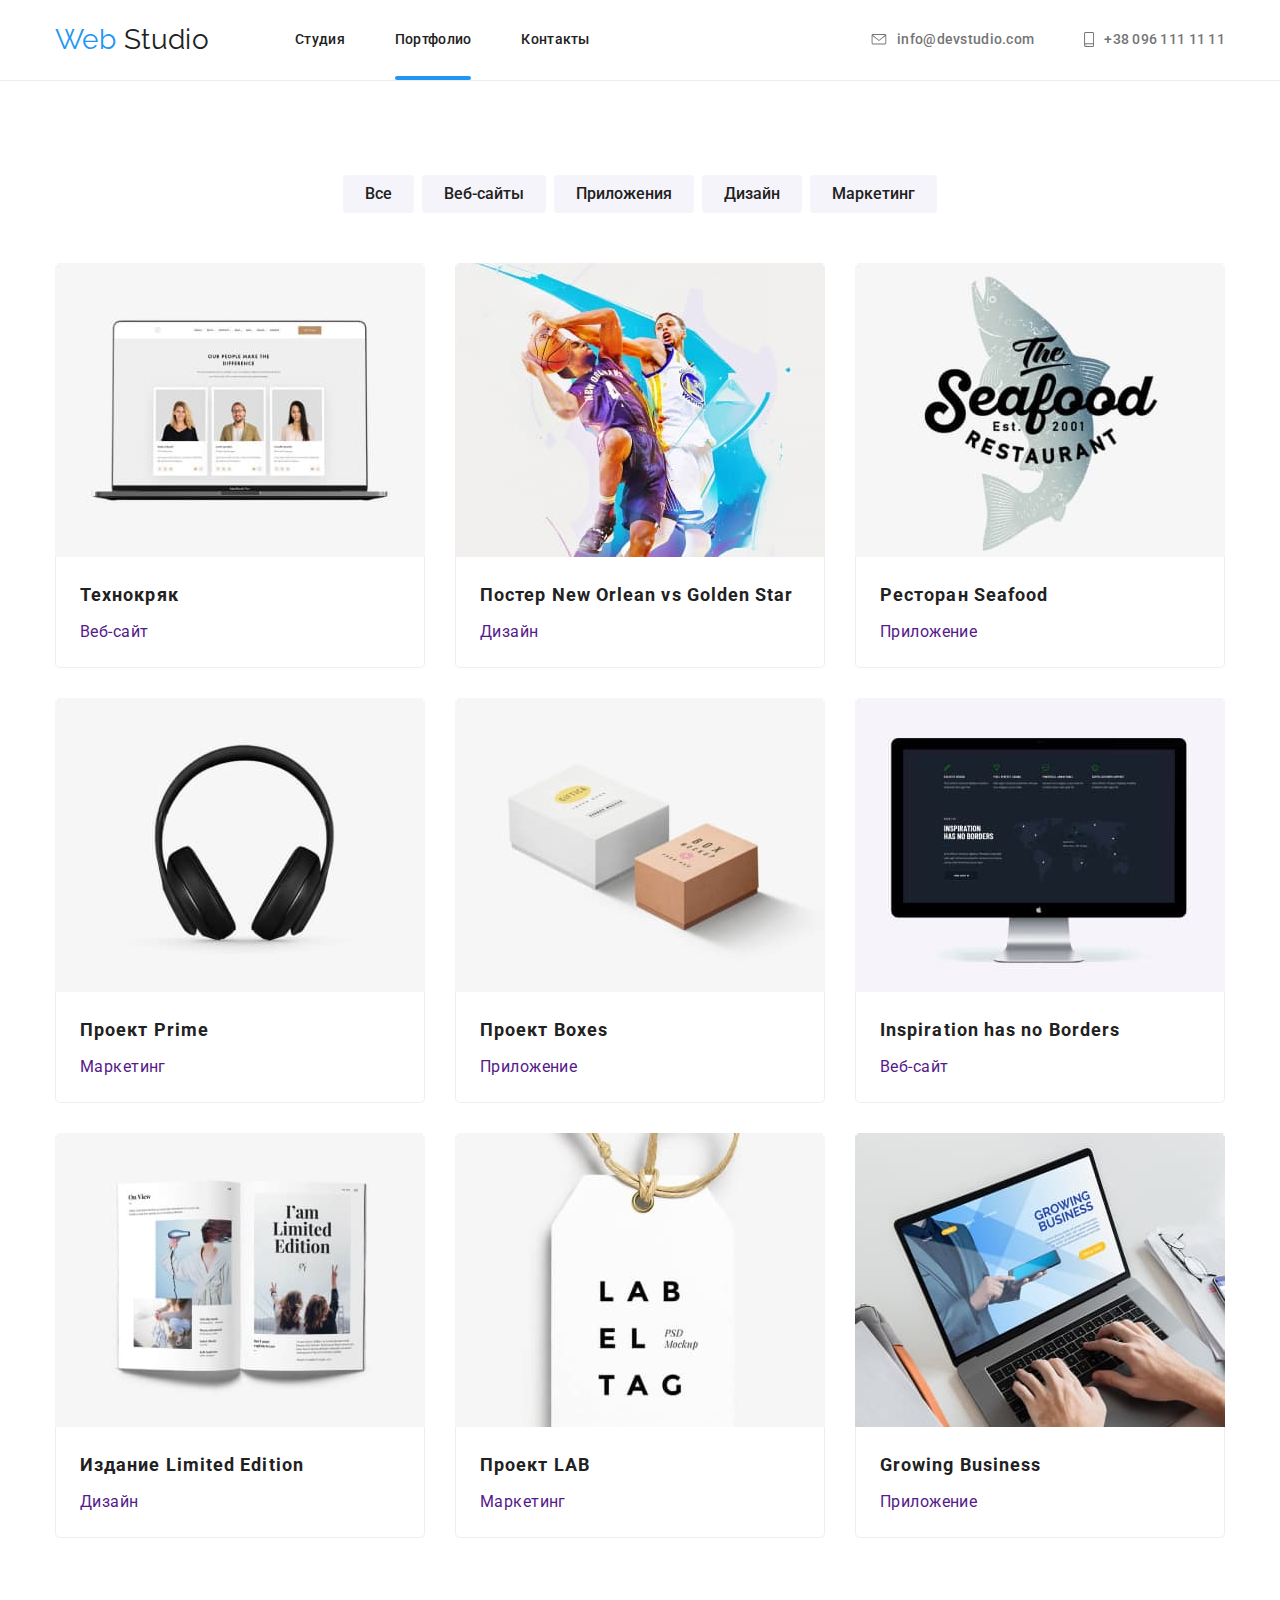
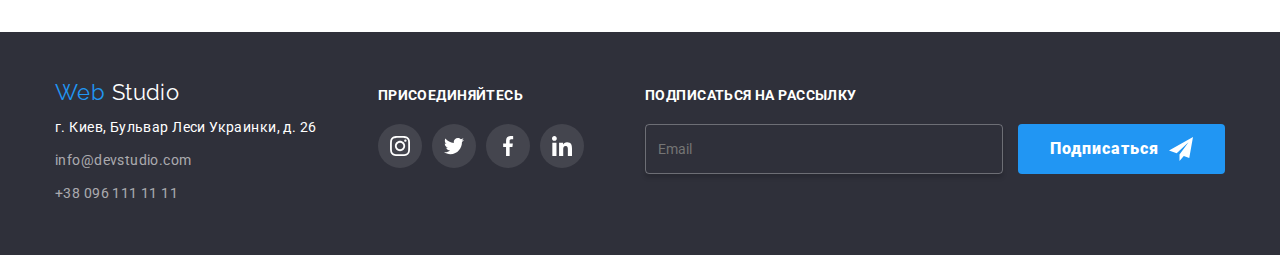
==== portfolio.html @ 262a0d73 "add input" ====
<!DOCTYPE html>
<html lang="ru">
  <head>
    <meta charset="UTF-8" />
    <meta name="viewport" content="width=device-width, initial-scale=1.0" />
    <title>Портфолио</title>
    <link
      href="https://fonts.googleapis.com/css2?family=Raleway:wght@700&family=Roboto:wght@400;500;700;900&display=swap"
      rel="stylesheet"
    />
    <link
      rel="stylesheet"
      href="https://cdnjs.cloudflare.com/ajax/libs/modern-normalize/0.6.0/modern-normalize.min.css"
    />
    <link rel="stylesheet" href="./css/portfolio.min.css" />
  </head>
  <body>
    <!-- Head of page -->
    <header class="border-nav">
      <nav class="container site-nav">
        <a href="./index.html" class="logo list"><span>Web </span>Studio </a>
        <ul class="main-nav list">
          <li class="item"><a href="./index.html" class="link">Студия</a></li>
          <li class="item">
            <a href="./portfolio.html" class="current link">Портфолио</a>
          </li>
          <li class="item"><a href="" class="link">Контакты</a></li>
        </ul>
        <ul class="contact-nav list">
          <li class="item">
            <a href="mailto:info@devstudio.com" class="link">
              <svg class="icon-contact" width="16px" height="11px">
                <use href="./images/sprite.svg#mail"></use>
              </svg>
              info@devstudio.com</a
            >
          </li>
          <li class="item">
            <a href="tel:+380961111111" class="link">
              <svg class="icon-contact" width="10px" height="15px">
                <use href="./images/sprite.svg#smartphone"></use>
              </svg>
              +38 096 111 11 11</a
            >
          </li>
        </ul>
      </nav>
    </header>
    <main>
      <!-- Portfolio -->
      <section class="section-examples">
        <div class="container">
          <ul class="list button-flex">
            <li class="item">
              <button type="button" class="button-secondary">Все</button>
            </li>
            <li class="item">
              <button type="button" class="button-secondary">
                Веб-сайты
              </button>
            </li>
            <li class="item">
              <button type="button" class="button-secondary">
                Приложения
              </button>
            </li>
            <li class="item">
              <button type="button" class="button-secondary">Дизайн</button>
            </li>
            <li class="item">
              <button type="button" class="button-secondary">
                Маркетинг
              </button>
            </li>
          </ul>
          <div class="examples">
            <ul class="flex-container list">
              <li class="flex-element">
                <a href="">
                  <div class="examples-thumb">
                    <img src="./images/portf1.jpg" alt="фото" />
                    <p class="background-text">
                      Технокряк это современная площадка распространения
                      коронавируса. Компании используют эту платформу для
                      цифрового шпионажа и атак на защищённые сервера
                      конкурентов.
                    </p>
                  </div>
                  <div class="content">
                    <h2 class="list-title">Технокряк</h2>
                    <p class="sub">Веб-сайт</p>
                  </div>
                </a>
              </li>
              <li class="flex-element">
                <a href="">
                  <div class="examples-thumb">
                    <img src="./images/portf2.jpg" alt="фото" />
                    <p class="background-text">
                      Технокряк это современная площадка распространения
                      коронавируса. Компании используют эту платформу для
                      цифрового шпионажа и атак на защищённые сервера
                      конкурентов.
                    </p>
                  </div>
                  <div class="content">
                    <h2 class="list-title">Постер New Orlean vs Golden Star</h2>
                    <p class="sub">Дизайн</p>
                  </div>
                </a>
              </li>
              <li class="flex-element">
                <a href="">
                  <div class="examples-thumb">
                    <img src="./images/portf3.jpg" alt="фото" />
                    <p class="background-text">
                      Технокряк это современная площадка распространения
                      коронавируса. Компании используют эту платформу для
                      цифрового шпионажа и атак на защищённые сервера
                      конкурентов.
                    </p>
                  </div>
                  <div class="content">
                    <h2 class="list-title">Ресторан Seafood</h2>
                    <p class="sub">Приложение</p>
                  </div>
                </a>
              </li>
              <li class="flex-element">
                <a href="">
                  <div class="examples-thumb">
                    <img src="./images/portf4.jpg" alt="фото" />
                    <p class="background-text">
                      Технокряк это современная площадка распространения
                      коронавируса. Компании используют эту платформу для
                      цифрового шпионажа и атак на защищённые сервера
                      конкурентов.
                    </p>
                  </div>
                  <div class="content">
                    <h2 class="list-title">Проект Prime</h2>
                    <p class="sub">Маркетинг</p>
                  </div>
                </a>
              </li>
              <li class="flex-element">
                <a href="">
                  <div class="examples-thumb">
                    <img src="./images/portf5.jpg" alt="фото" />
                    <p class="background-text">
                      Технокряк это современная площадка распространения
                      коронавируса. Компании используют эту платформу для
                      цифрового шпионажа и атак на защищённые сервера
                      конкурентов.
                    </p>
                  </div>
                  <div class="content">
                    <h2 class="list-title">Проект Boxes</h2>
                    <p class="sub">Приложение</p>
                  </div>
                </a>
              </li>
              <li class="flex-element">
                <a href="">
                  <div class="examples-thumb">
                    <img src="./images/portf6.jpg" alt="фото" />
                    <p class="background-text">
                      Технокряк это современная площадка распространения
                      коронавируса. Компании используют эту платформу для
                      цифрового шпионажа и атак на защищённые сервера
                      конкурентов.
                    </p>
                  </div>
                  <div class="content">
                    <h2 class="list-title">Inspiration has no Borders</h2>
                    <p class="sub">Веб-сайт</p>
                  </div>
                </a>
              </li>
              <li class="flex-element">
                <a href="">
                  <div class="examples-thumb">
                    <img src="./images/portf7.jpg" alt="фото" />
                    <p class="background-text">
                      Технокряк это современная площадка распространения
                      коронавируса. Компании используют эту платформу для
                      цифрового шпионажа и атак на защищённые сервера
                      конкурентов.
                    </p>
                  </div>
                  <div class="content">
                    <h2 class="list-title">Издание Limited Edition</h2>
                    <p class="sub">Дизайн</p>
                  </div>
                </a>
              </li>
              <li class="flex-element">
                <a href="">
                  <div class="examples-thumb">
                    <img src="./images/portf8.jpg" alt="фото" />
                    <p class="background-text">
                      Технокряк это современная площадка распространения
                      коронавируса. Компании используют эту платформу для
                      цифрового шпионажа и атак на защищённые сервера
                      конкурентов.
                    </p>
                  </div>
                  <div class="content">
                    <h2 class="list-title">Проект LAB</h2>
                    <p class="sub">Маркетинг</p>
                  </div>
                </a>
              </li>
              <li class="flex-element">
                <a href="">
                  <div class="examples-thumb">
                    <img src="./images/portf9.jpg" alt="фото" />
                    <p class="background-text">
                      Технокряк это современная площадка распространения
                      коронавируса. Компании используют эту платформу для
                      цифрового шпионажа и атак на защищённые сервера
                      конкурентов.
                    </p>
                  </div>
                  <div class="content">
                    <h2 class="list-title">Growing Business</h2>
                    <p class="sub">Приложение</p>
                  </div>
                </a>
              </li>
            </ul>
          </div>
        </div>
      </section>
    </main>
    <!-- Footer -->
    <footer class="footer-page">
      <div class="container">
        <div class="footer-content">
          <div class="footer-contacts">
            <a href="./index.html" class="logo-footer list"
              ><span>Web </span>Studio
            </a>
            <address class="adress">
              <p class="adress-map">
                г. Киев, Бульвар Леси Украинки, д. 26
              </p>
              <ul class="list">
                <li class="element">
                  <a href=" " class="link"> info@devstudio.com</a>
                </li>
                <li class="element">
                  <a href="" class="link"> +38 096 111 11 11</a>
                </li>
              </ul>
            </address>
          </div>
          <div class="footer-social">
            <p class="label">присоединяйтесь</p>
            <ul class="footer-social-networks list">
              <li class="footer-social-link">
                <a href="" aria-label="Ссылка на Instagram" class="footer-icon">
                  <svg width="20px" height="20px">
                    <use href="./images/sprite.svg#instagram1"></use>
                  </svg>
                </a>
              </li>
              <li class="footer-social-link">
                <a href="" aria-label="Ссылка на Twitter" class="footer-icon"
                  ><svg width="20px" height="20px">
                    <use href="./images/sprite.svg#twitter1"></use></svg
                ></a>
              </li>
              <li class="footer-social-link">
                <a href="" aria-label="Ссылка на Facebook" class="footer-icon"
                  ><svg width="20px" height="20px">
                    <use href="./images/sprite.svg#facebook1"></use></svg
                ></a>
              </li>
              <li class="footer-social-link">
                <a href="" aria-label="Ссылка на LinkedIn" class="footer-icon"
                  ><svg width="20px" height="20px">
                    <use href="./images/sprite.svg#linkedin1"></use></svg
                ></a>
              </li>
            </ul>
          </div>

          <form class="js-speaker-form" autocomplete="off">
            <label for="email">
              <b class="label">подписаться на рассылку</b></label
            >
            <input
              class="footer-mail"
              type="email"
              name="email"
              id="email"
              placeholder="Email"
            />
            <button type="submit" class="button-send">
              Подписаться
              <svg class="send-icon">
                <use href="./images/sprite.svg#iconsend"></use>
              </svg>
            </button>
          </form>
        </div>
      </div>
    </footer>
    <!-- Скрипт для отправки форми -->
    <script>
      (() => {
        document
          .querySelector(".js-speaker-form")
          .addEventListener("submit", (e) => {
            e.preventDefault();

            new FormData(e.currentTarget).forEach((value, name) =>
              console.log(`${name}: ${value}`)
            );

            e.currentTarget.reset();
          });
      })();
    </script>
  </body>
</html>
---- css/portfolio.min.css ----
body{background-color:#fff;color:#757575;font-family:Roboto,sans-serif;letter-spacing:0.03em;font-size:14px;line-height:1.71}.container{width:1200px;padding-left:15px;padding-right:15px;margin-left:auto;margin-right:auto}.list{list-style:none;margin:0;padding:0;text-decoration:none}p{margin:0;padding:0}a{text-decoration:none}img{display:block;max-width:100%;height:auto}.section{padding-top:94px;padding-bottom:94px}.section-title{margin-top:0;margin-bottom:50px;font-weight:700;font-size:36px;text-align:center;color:#212121}.section-team{padding-top:94;padding-bottom:94px;background-color:#f5f4fa}.section-examples{padding-top:94px;padding-top:94px}.site-nav{display:-webkit-box;display:-ms-flexbox;display:flex;-webkit-box-align:center;-ms-flex-align:center;align-items:center}.site-nav .current{color:#2196f3}.main-nav{display:-webkit-box;display:-ms-flexbox;display:flex;margin-left:86px}.main-nav .item+.item{margin-left:50px}.main-nav .link{display:block;padding-top:32px;padding-bottom:32px;font-weight:500;line-height:1.14;letter-spacing:0.02em;color:#212121;cursor:pointer;-webkit-transition:color 250ms cubic-bezier(0.4, 0, 0.2, 1);transition:color 250ms cubic-bezier(0.4, 0, 0.2, 1)}.main-nav .link:hover,.main-nav .link:focus{color:#2196f3}.item{position:relative}.current::after{content:"";position:absolute;bottom:0;display:block;width:100%;height:4px;background-color:#2196f3;border-radius:2px}.contact-nav{display:-webkit-box;display:-ms-flexbox;display:flex;margin-left:auto}.contact-nav .link{display:-webkit-box;display:-ms-flexbox;display:flex;-webkit-box-pack:center;-ms-flex-pack:center;justify-content:center;-webkit-box-align:center;-ms-flex-align:center;align-items:center;font-weight:500;line-height:1.14;letter-spacing:0.02em;color:#757575;cursor:pointer;-webkit-transition:color 250ms cubic-bezier(0.4, 0, 0.2, 1);transition:color 250ms cubic-bezier(0.4, 0, 0.2, 1)}.contact-nav .item+.item{margin-left:50px}.icon-contact{margin-right:10px;fill:#757575}.contact-nav .link:hover,.contact-nav .link:focus{color:#2196f3}.contact-nav .link:hover .icon-contact,.contact-nav .link:focus .icon-contact{fill:#2196f3}.border-nav{border-bottom:1px solid #ececec}.logo{color:#212121;font-family:Raleway,sans-serif;font-size:28px;line-height:1.14;text-decoration:none;-webkit-transition:color 250ms cubic-bezier(0.4, 0, 0.2, 1);transition:color 250ms cubic-bezier(0.4, 0, 0.2, 1)}.logo span{color:#2196f3}.logo:hover,.logo:focus{color:#2196f3}.logo-footer{display:inline-block;margin-bottom:10px;color:#fff;font-family:Raleway,sans-serif;font-size:22px;line-height:1.18;text-decoration:none;-webkit-transition:color 250ms cubic-bezier(0.4, 0, 0.2, 1);transition:color 250ms cubic-bezier(0.4, 0, 0.2, 1)}.logo-footer span{color:#2196f3}.logo-footer:hover,.logo-footer:focus{color:#2196f3}.form .button{display:block;padding:10px 55px;margin-top:30px;margin-left:auto;margin-right:auto;-webkit-box-shadow:0px 4px 4px rgba(0,0,0,0.15);box-shadow:0px 4px 4px rgba(0,0,0,0.15)}.form-field{display:block;position:relative;margin-bottom:28px}.form-input{margin:0;padding:12px 16px 12px 42px;width:100%;border:1px solid rgba(33,33,33,0.2);border-radius:4px;outline:none}.form-label{position:absolute;top:50%;left:42px;-webkit-transform:translateY(-50%);transform:translateY(-50%);line-height:1.14;letter-spacing:0.01em;-webkit-transition:-webkit-transform 250ms cubic-bezier(0.4, 0, 0.2, 1);transition:-webkit-transform 250ms cubic-bezier(0.4, 0, 0.2, 1);transition:transform 250ms cubic-bezier(0.4, 0, 0.2, 1);transition:transform 250ms cubic-bezier(0.4, 0, 0.2, 1), -webkit-transform 250ms cubic-bezier(0.4, 0, 0.2, 1)}.form-icon{position:absolute;top:50%;left:16px;-webkit-transform:translateY(-50%);transform:translateY(-50%);fill:#212121}.icon-close{position:absolute;top:5px;right:5px;display:-webkit-box;display:-ms-flexbox;display:flex;-webkit-box-align:center;-ms-flex-align:center;align-items:center;-webkit-box-pack:center;-ms-flex-pack:center;justify-content:center;width:30px;height:30px;border:1px solid rgba(0,0,0,0.1);border-radius:50%;background-color:#fff;fill:#000;cursor:pointer;-webkit-transition:fill 250ms cubic-bezier(0.4, 0, 0.2, 1);transition:fill 250ms cubic-bezier(0.4, 0, 0.2, 1)}.icon-close:hover,.icon-close:focus{fill:#2196f3}.form-input:focus{border-color:#2196f3}.form-field:focus-within .form-icon{fill:#2196f3}.form-field:focus-within>.form-label,.form-input:not(:placeholder-shown)+.form-label{color:#2196f3;-webkit-transform:translate(-31px, -42px);transform:translate(-31px, -42px)}.form-comment{display:block;position:relative;margin-bottom:20px}.form-comment p{position:absolute;top:12px;left:15px}.comment{padding:12px 16px;width:100%;height:120px;border:1px solid rgba(33,33,33,0.2);border-radius:4px;outline:none}.comment:focus{border-color:#2196f3}.comment:focus+.form-label,.comment:not(:placeholder-shown)+.form-label{color:#2196f3;-webkit-transform:translateY(-34px);transform:translateY(-34px)}.form-field-policy{display:-webkit-box;display:-ms-flexbox;display:flex;-webkit-box-align:center;-ms-flex-align:center;align-items:center}.form-field-policy .icon{display:inline-block;width:15px;height:15px;margin-right:5px;border:2px solid #2a2a2a;border-radius:4px;cursor:pointer;-webkit-transition:all 250ms cubic-bezier(0.4, 0, 0.2, 1);transition:all 250ms cubic-bezier(0.4, 0, 0.2, 1)}.checkbox{position:absolute;width:1px;height:1px;margin:-1px;border:0;padding:0;clip:rect(0 0 0 0);overflow:hidden}.policy-link{text-decoration:underline;color:#2196f3}.checkbox:checked+.icon{border-color:transparent;background-color:#2196f3;background-image:url(../images/check-box-icon.svg);background-size:contain;background-origin:border-box}.label{margin-bottom:20px;display:block;font-weight:700;line-height:1.14;text-transform:uppercase;color:#fff}.footer-mail{padding:18px 12px;margin-right:12px;width:358px;height:50px;-webkit-box-shadow:0px 4px 4px rgba(0,0,0,0.15);box-shadow:0px 4px 4px rgba(0,0,0,0.15);border-radius:4px;border:1px solid rgba(255,255,255,0.3);background-color:unset;color:#fff}.button{display:inline-block;min-width:200px;border-radius:4px;border-width:0;padding:10px 32px;text-align:center;font-weight:900;font-size:16px;line-height:1.87;letter-spacing:0.06em;color:#fff;background-color:#2196f3;cursor:pointer;-webkit-transition:color 250ms cubic-bezier(0.4, 0, 0.2, 1),background-color 250ms cubic-bezier(0.4, 0, 0.2, 1);transition:color 250ms cubic-bezier(0.4, 0, 0.2, 1),background-color 250ms cubic-bezier(0.4, 0, 0.2, 1)}.button-secondary{display:inline-block;border-radius:4px;padding:6px 22px;border-width:0;font-weight:500;font-size:16px;line-height:1.63;text-align:center;color:#212121;background-color:#f5f4fa;cursor:pointer;-webkit-transition:color 250ms cubic-bezier(0.4, 0, 0.2, 1),background-color 250ms cubic-bezier(0.4, 0, 0.2, 1);transition:color 250ms cubic-bezier(0.4, 0, 0.2, 1),background-color 250ms cubic-bezier(0.4, 0, 0.2, 1)}.button-flex{display:-webkit-box;display:-ms-flexbox;display:flex;-webkit-box-pack:center;-ms-flex-pack:center;justify-content:center;padding-bottom:50px}.button-send{display:-webkit-inline-box;display:-ms-inline-flexbox;display:inline-flex;-webkit-box-pack:center;-ms-flex-pack:center;justify-content:center;-webkit-box-align:center;-ms-flex-align:center;align-items:center;padding:10px 32px;min-width:200px;border-radius:4px;border-width:0;text-align:center;font-weight:900;font-size:16px;line-height:1.87;letter-spacing:0.06em;color:#fff;background-color:#2196f3;cursor:pointer;-webkit-transition:color 250ms cubic-bezier(0.4, 0, 0.2, 1),background-color 250ms cubic-bezier(0.4, 0, 0.2, 1);transition:color 250ms cubic-bezier(0.4, 0, 0.2, 1),background-color 250ms cubic-bezier(0.4, 0, 0.2, 1)}.button:hover,.button:focus{background-color:#fff;color:#2196f3}.button-secondary:hover,.button-secondary:focus{background-color:#2196f3;color:#fff}.button-flex .item+.item{margin-left:8px}.button-send:hover,.button-send:focus{background-color:#fff;color:#2196f3}.button-send:hover .send-icon{fill:#2196f3}.footer-page{padding-top:48px;padding-bottom:21px;background-color:#2f303a}.footer-content{display:-webkit-box;display:-ms-flexbox;display:flex;-webkit-box-align:baseline;-ms-flex-align:baseline;align-items:baseline;-webkit-box-pack:justify;-ms-flex-pack:justify;justify-content:space-between;padding-bottom:28px}.footer-social-networks{display:-webkit-box;display:-ms-flexbox;display:flex;-webkit-box-pack:center;-ms-flex-pack:center;justify-content:center}.footer-icon{display:-webkit-box;display:-ms-flexbox;display:flex;-webkit-box-pack:center;-ms-flex-pack:center;justify-content:center;-webkit-box-align:center;-ms-flex-align:center;align-items:center;width:44px;height:44px;border-radius:50%;fill:#fff;background-color:rgba(255,255,255,0.1);-webkit-transition:fill 250ms cubic-bezier(0.4, 0, 0.2, 1),background-color 250ms cubic-bezier(0.4, 0, 0.2, 1);transition:fill 250ms cubic-bezier(0.4, 0, 0.2, 1),background-color 250ms cubic-bezier(0.4, 0, 0.2, 1)}.footer-social-networks .footer-social-link+.footer-social-link{margin-left:10px}.footer-icon:hover,.footer-icon:focus{fill:#fff;background-color:#2196f3}.adress{font-style:normal;font-weight:400;color:#fff;text-decoration:none}.adress .link{font-weight:400;color:rgba(255,255,255,0.6)}.adress .element+.element{margin-top:9px}.adress-map{margin-bottom:9px}.send-icon{width:24px;height:24px;margin-left:10px;fill:#fff;-webkit-transition:fill 250ms cubic-bezier(0.4, 0, 0.2, 1);transition:fill 250ms cubic-bezier(0.4, 0, 0.2, 1)}.examples{display:-webkit-box;display:-ms-flexbox;display:flex;padding-bottom:94px}.examples-thumb{position:relative;overflow:hidden}.flex-container{display:-webkit-box;display:-ms-flexbox;display:flex;-ms-flex-wrap:wrap;flex-wrap:wrap}.flex-element{max-width:370px;margin-right:30px;margin-bottom:30px;border-top-left-radius:5px;border-top-right-radius:5px;-webkit-transition:-webkit-box-shadow 250ms cubic-bezier(0.4, 0, 0.2, 1);transition:-webkit-box-shadow 250ms cubic-bezier(0.4, 0, 0.2, 1);transition:box-shadow 250ms cubic-bezier(0.4, 0, 0.2, 1);transition:box-shadow 250ms cubic-bezier(0.4, 0, 0.2, 1), -webkit-box-shadow 250ms cubic-bezier(0.4, 0, 0.2, 1)}.flex-element:nth-child(3n){margin-right:0}.flex-element:nth-last-child(-n+3){margin-bottom:0}.flex-element:hover,.flex-element:focus{-webkit-box-shadow:1px 4px 6px rgba(0,0,0,0.16),0px 4px 4px rgba(0,0,0,0.06),0px 1px 1px rgba(0,0,0,0.12);box-shadow:1px 4px 6px rgba(0,0,0,0.16),0px 4px 4px rgba(0,0,0,0.06),0px 1px 1px rgba(0,0,0,0.12);cursor:pointer}.background-text{position:absolute;top:0;left:0%;width:100%;height:100%;background-color:rgba(33,150,243,0.9);padding:63px 24px;font-weight:normal;font-size:18px;line-height:1.56;color:#fff;-webkit-transform:translateY(100%);transform:translateY(100%);-webkit-transition:-webkit-transform 250ms cubic-bezier(0.4, 0, 0.2, 1);transition:-webkit-transform 250ms cubic-bezier(0.4, 0, 0.2, 1);transition:transform 250ms cubic-bezier(0.4, 0, 0.2, 1);transition:transform 250ms cubic-bezier(0.4, 0, 0.2, 1), -webkit-transform 250ms cubic-bezier(0.4, 0, 0.2, 1)}.flex-element:hover .background-text{-webkit-transform:translateY(0);transform:translateY(0)}.sub{font-weight:400;font-size:16px;line-height:1.87}.content{padding:20px 24px;border-bottom:1px solid #eeeeee;border-left:1px solid #eeeeee;border-right:1px solid #eeeeee;border-bottom-left-radius:5px;border-bottom-right-radius:5px}.list-title{margin:0;padding-bottom:4px;font-weight:700;font-size:18px;line-height:2;letter-spacing:0.06em;color:#212121}
/*# sourceMappingURL=portfolio.min.css.map */
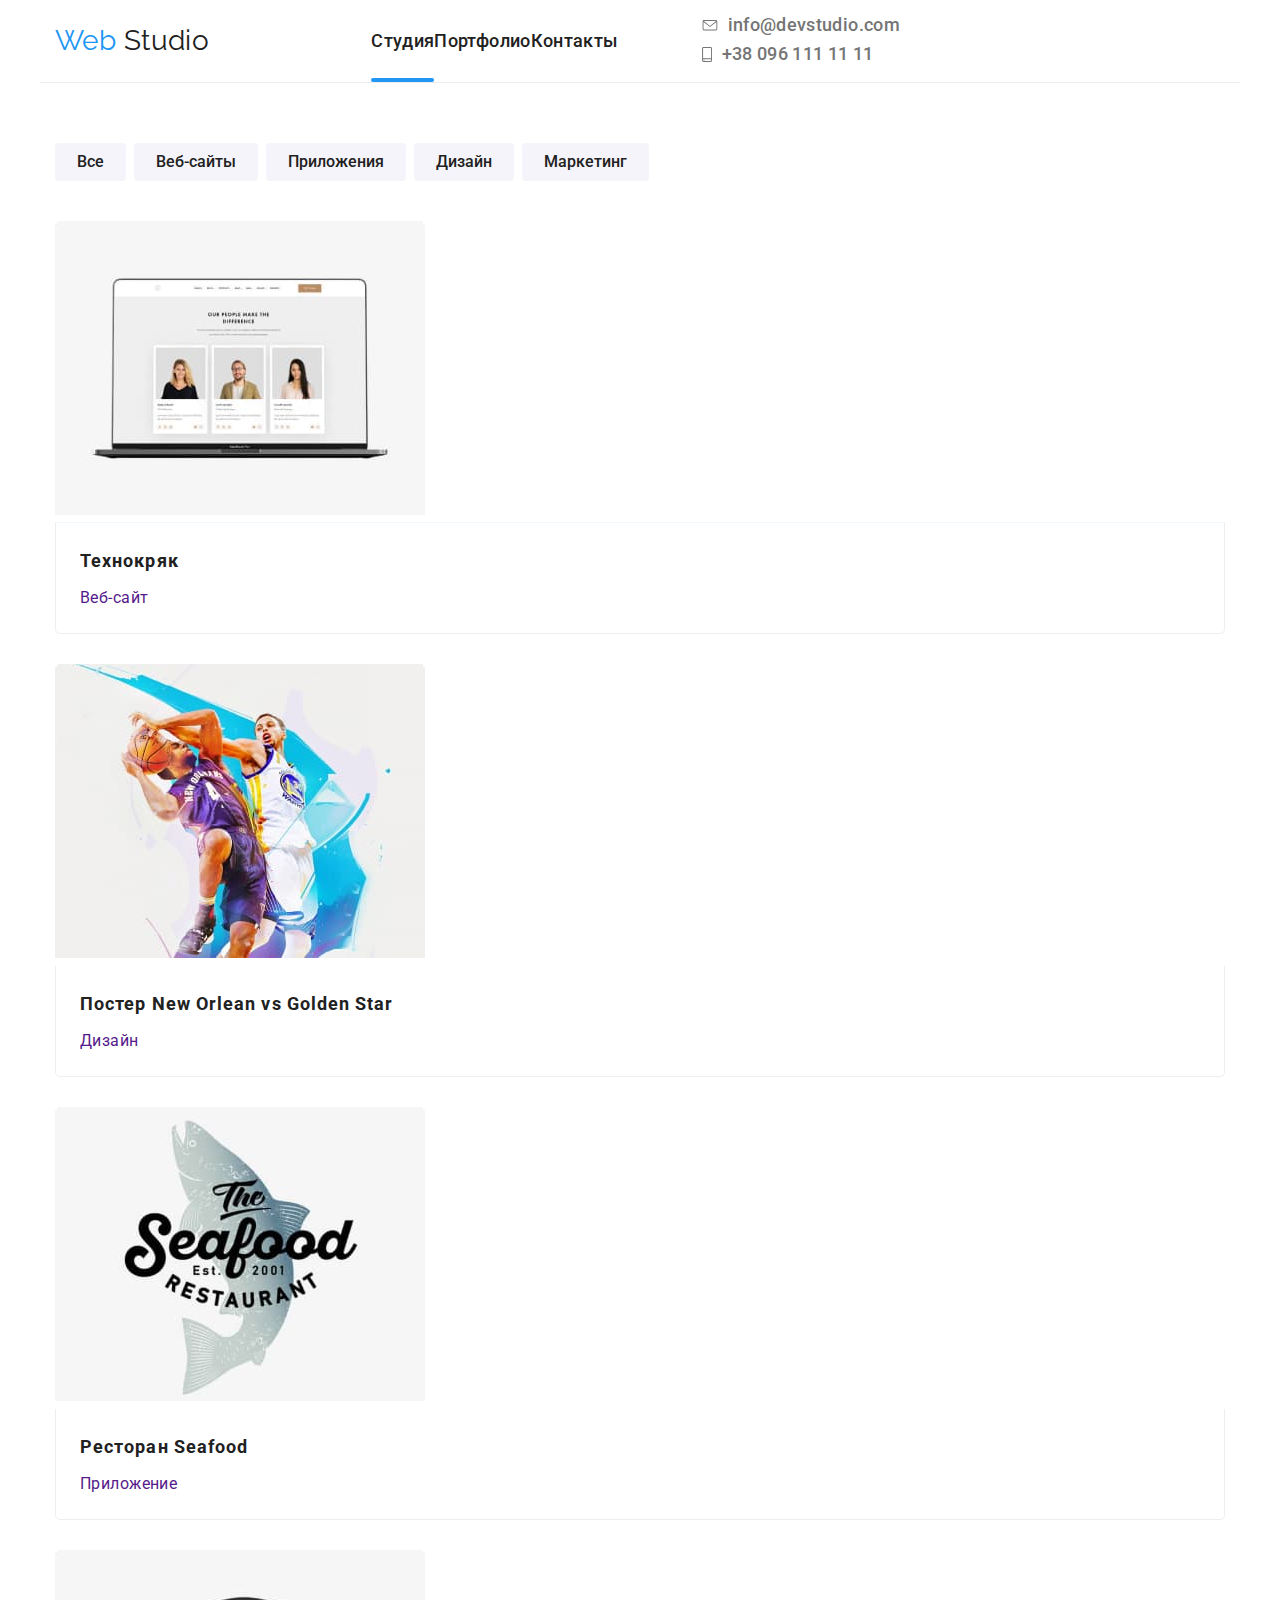
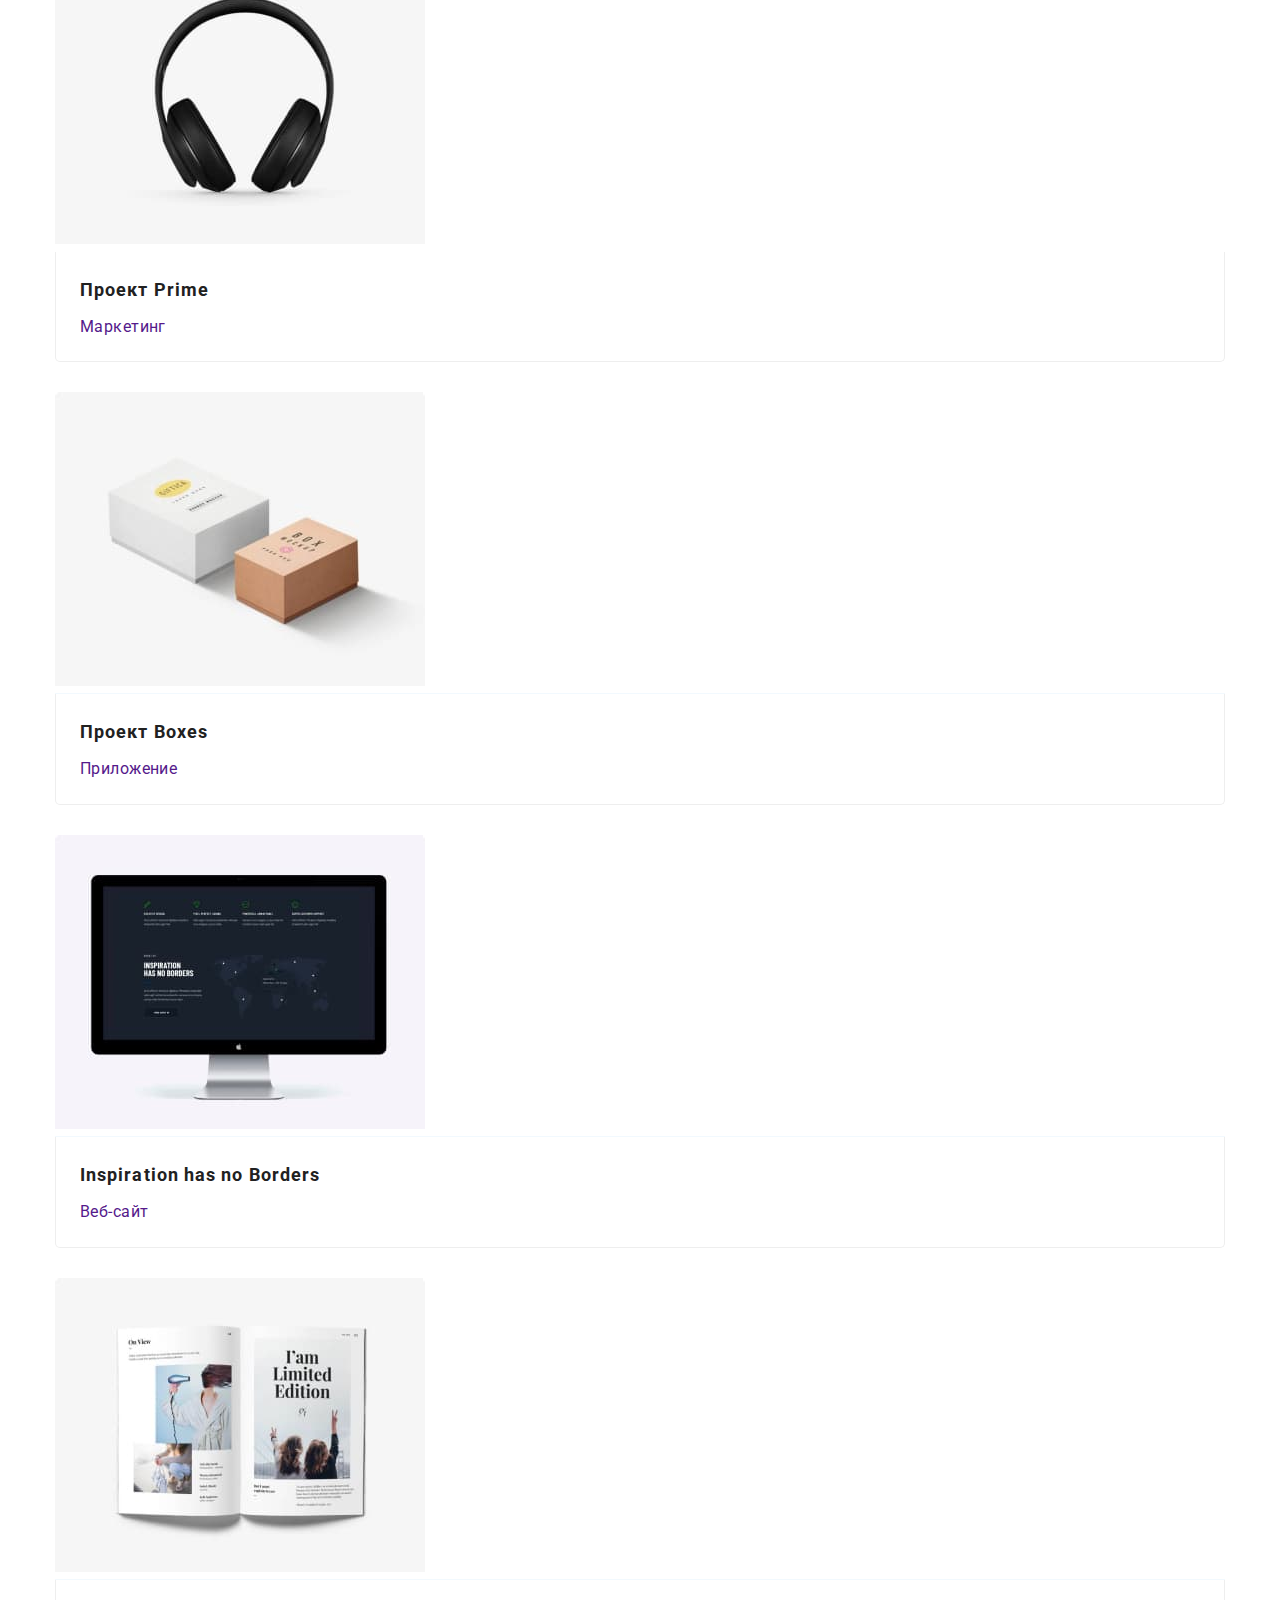
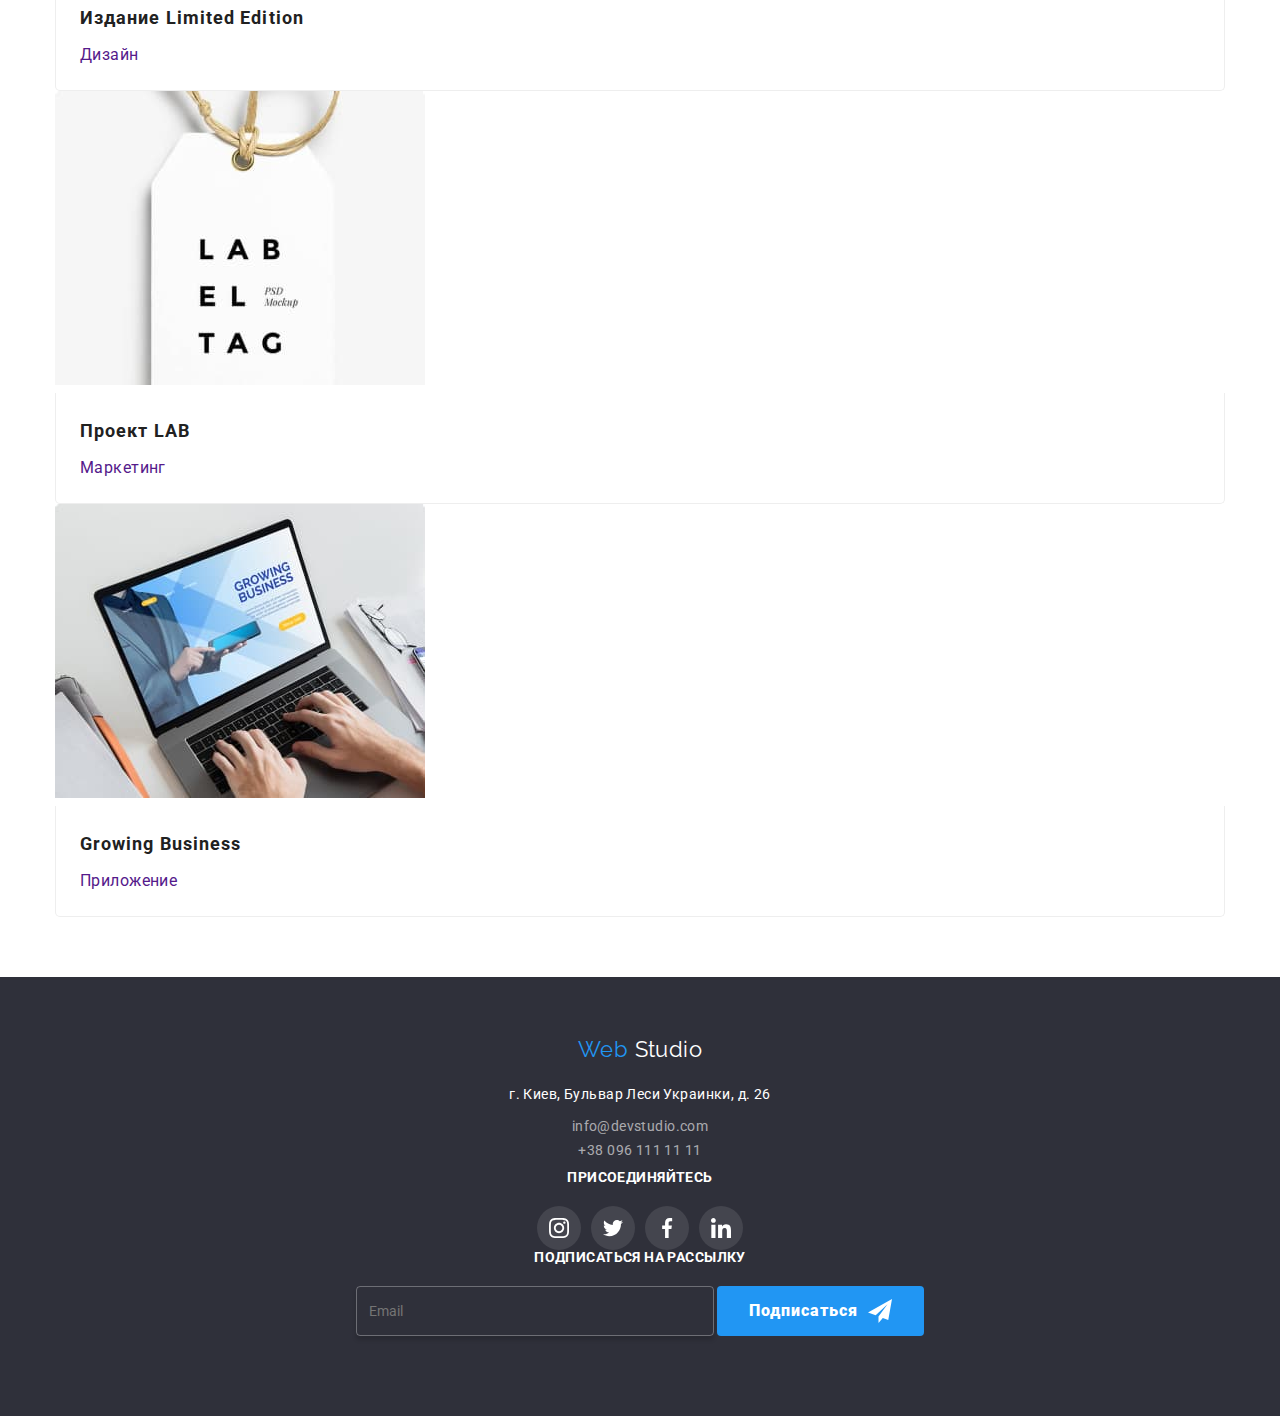
==== commit 1f5242bc: "edit portfolio styles" ====
--- a/portfolio.html
+++ b/portfolio.html
@@ -3,7 +3,7 @@
   <head>
     <meta charset="UTF-8" />
     <meta name="viewport" content="width=device-width, initial-scale=1.0" />
-    <title>Портфолио</title>
+    <title>Web Studio</title>
     <link
       href="https://fonts.googleapis.com/css2?family=Raleway:wght@700&family=Roboto:wght@400;500;700;900&display=swap"
       rel="stylesheet"
@@ -14,36 +14,56 @@
     />
     <link rel="stylesheet" href="./css/portfolio.min.css" />
   </head>
+
   <body>
     <!-- Head of page -->
-    <header class="border-nav">
+    <header>
       <nav class="container site-nav">
         <a href="./index.html" class="logo list"><span>Web </span>Studio </a>
-        <ul class="main-nav list">
-          <li class="item"><a href="./index.html" class="link">Студия</a></li>
-          <li class="item">
-            <a href="./portfolio.html" class="current link">Портфолио</a>
-          </li>
-          <li class="item"><a href="" class="link">Контакты</a></li>
-        </ul>
-        <ul class="contact-nav list">
-          <li class="item">
-            <a href="mailto:info@devstudio.com" class="link">
-              <svg class="icon-contact" width="16px" height="11px">
-                <use href="./images/sprite.svg#mail"></use>
-              </svg>
-              info@devstudio.com</a
-            >
-          </li>
-          <li class="item">
-            <a href="tel:+380961111111" class="link">
-              <svg class="icon-contact" width="10px" height="15px">
-                <use href="./images/sprite.svg#smartphone"></use>
-              </svg>
-              +38 096 111 11 11</a
-            >
-          </li>
-        </ul>
+        <button
+          type="button"
+          class="button-menu"
+          aria-expanded="false"
+          data-menu-button
+        >
+          <svg
+            width="40px"
+            height="40px"
+            aria-label="Переключатель мобильного меню"
+          >
+            <use class="icon-cross" href="./images/sprite.svg#cross"></use>
+            <use class="icon-menu" href="./images/sprite.svg#menu"></use>
+          </svg>
+        </button>
+        <div class="menu" id="menu" data-menu>
+          <ul class="main-nav list">
+            <li class="item">
+              <a href="./index.html" class="current link">Студия</a>
+            </li>
+            <li class="item">
+              <a href="./portfolio.html" class="link">Портфолио</a>
+            </li>
+            <li class="item"><a href="" class="link">Контакты</a></li>
+          </ul>
+          <ul class="contact-nav list">
+            <li class="item">
+              <a href="mailto:info@devstudio.com" class="link">
+                <svg class="icon-contact" width="16px" height="11px">
+                  <use href="./images/sprite.svg#mail"></use>
+                </svg>
+                info@devstudio.com</a
+              >
+            </li>
+            <li class="item">
+              <a href="tel:+380961111111" class="link">
+                <svg class="icon-contact" width="10px" height="15px">
+                  <use href="./images/sprite.svg#smartphone"></use>
+                </svg>
+                +38 096 111 11 11</a
+              >
+            </li>
+          </ul>
+        </div>
       </nav>
     </header>
     <main>
@@ -323,5 +343,7 @@
           });
       })();
     </script>
+    <script src="./js/modal.js"></script>
+    <script src="./js/menu.js"></script>
   </body>
 </html>
--- a/css/portfolio.min.css
+++ b/css/portfolio.min.css
@@ -1,2 +1,2 @@
-body{background-color:#fff;color:#757575;font-family:Roboto,sans-serif;letter-spacing:0.03em;font-size:14px;line-height:1.71}.container{width:1200px;padding-left:15px;padding-right:15px;margin-left:auto;margin-right:auto}.list{list-style:none;margin:0;padding:0;text-decoration:none}p{margin:0;padding:0}a{text-decoration:none}img{display:block;max-width:100%;height:auto}.section{padding-top:94px;padding-bottom:94px}.section-title{margin-top:0;margin-bottom:50px;font-weight:700;font-size:36px;text-align:center;color:#212121}.section-team{padding-top:94;padding-bottom:94px;background-color:#f5f4fa}.section-examples{padding-top:94px;padding-top:94px}.site-nav{display:-webkit-box;display:-ms-flexbox;display:flex;-webkit-box-align:center;-ms-flex-align:center;align-items:center}.site-nav .current{color:#2196f3}.main-nav{display:-webkit-box;display:-ms-flexbox;display:flex;margin-left:86px}.main-nav .item+.item{margin-left:50px}.main-nav .link{display:block;padding-top:32px;padding-bottom:32px;font-weight:500;line-height:1.14;letter-spacing:0.02em;color:#212121;cursor:pointer;-webkit-transition:color 250ms cubic-bezier(0.4, 0, 0.2, 1);transition:color 250ms cubic-bezier(0.4, 0, 0.2, 1)}.main-nav .link:hover,.main-nav .link:focus{color:#2196f3}.item{position:relative}.current::after{content:"";position:absolute;bottom:0;display:block;width:100%;height:4px;background-color:#2196f3;border-radius:2px}.contact-nav{display:-webkit-box;display:-ms-flexbox;display:flex;margin-left:auto}.contact-nav .link{display:-webkit-box;display:-ms-flexbox;display:flex;-webkit-box-pack:center;-ms-flex-pack:center;justify-content:center;-webkit-box-align:center;-ms-flex-align:center;align-items:center;font-weight:500;line-height:1.14;letter-spacing:0.02em;color:#757575;cursor:pointer;-webkit-transition:color 250ms cubic-bezier(0.4, 0, 0.2, 1);transition:color 250ms cubic-bezier(0.4, 0, 0.2, 1)}.contact-nav .item+.item{margin-left:50px}.icon-contact{margin-right:10px;fill:#757575}.contact-nav .link:hover,.contact-nav .link:focus{color:#2196f3}.contact-nav .link:hover .icon-contact,.contact-nav .link:focus .icon-contact{fill:#2196f3}.border-nav{border-bottom:1px solid #ececec}.logo{color:#212121;font-family:Raleway,sans-serif;font-size:28px;line-height:1.14;text-decoration:none;-webkit-transition:color 250ms cubic-bezier(0.4, 0, 0.2, 1);transition:color 250ms cubic-bezier(0.4, 0, 0.2, 1)}.logo span{color:#2196f3}.logo:hover,.logo:focus{color:#2196f3}.logo-footer{display:inline-block;margin-bottom:10px;color:#fff;font-family:Raleway,sans-serif;font-size:22px;line-height:1.18;text-decoration:none;-webkit-transition:color 250ms cubic-bezier(0.4, 0, 0.2, 1);transition:color 250ms cubic-bezier(0.4, 0, 0.2, 1)}.logo-footer span{color:#2196f3}.logo-footer:hover,.logo-footer:focus{color:#2196f3}.form .button{display:block;padding:10px 55px;margin-top:30px;margin-left:auto;margin-right:auto;-webkit-box-shadow:0px 4px 4px rgba(0,0,0,0.15);box-shadow:0px 4px 4px rgba(0,0,0,0.15)}.form-field{display:block;position:relative;margin-bottom:28px}.form-input{margin:0;padding:12px 16px 12px 42px;width:100%;border:1px solid rgba(33,33,33,0.2);border-radius:4px;outline:none}.form-label{position:absolute;top:50%;left:42px;-webkit-transform:translateY(-50%);transform:translateY(-50%);line-height:1.14;letter-spacing:0.01em;-webkit-transition:-webkit-transform 250ms cubic-bezier(0.4, 0, 0.2, 1);transition:-webkit-transform 250ms cubic-bezier(0.4, 0, 0.2, 1);transition:transform 250ms cubic-bezier(0.4, 0, 0.2, 1);transition:transform 250ms cubic-bezier(0.4, 0, 0.2, 1), -webkit-transform 250ms cubic-bezier(0.4, 0, 0.2, 1)}.form-icon{position:absolute;top:50%;left:16px;-webkit-transform:translateY(-50%);transform:translateY(-50%);fill:#212121}.icon-close{position:absolute;top:5px;right:5px;display:-webkit-box;display:-ms-flexbox;display:flex;-webkit-box-align:center;-ms-flex-align:center;align-items:center;-webkit-box-pack:center;-ms-flex-pack:center;justify-content:center;width:30px;height:30px;border:1px solid rgba(0,0,0,0.1);border-radius:50%;background-color:#fff;fill:#000;cursor:pointer;-webkit-transition:fill 250ms cubic-bezier(0.4, 0, 0.2, 1);transition:fill 250ms cubic-bezier(0.4, 0, 0.2, 1)}.icon-close:hover,.icon-close:focus{fill:#2196f3}.form-input:focus{border-color:#2196f3}.form-field:focus-within .form-icon{fill:#2196f3}.form-field:focus-within>.form-label,.form-input:not(:placeholder-shown)+.form-label{color:#2196f3;-webkit-transform:translate(-31px, -42px);transform:translate(-31px, -42px)}.form-comment{display:block;position:relative;margin-bottom:20px}.form-comment p{position:absolute;top:12px;left:15px}.comment{padding:12px 16px;width:100%;height:120px;border:1px solid rgba(33,33,33,0.2);border-radius:4px;outline:none}.comment:focus{border-color:#2196f3}.comment:focus+.form-label,.comment:not(:placeholder-shown)+.form-label{color:#2196f3;-webkit-transform:translateY(-34px);transform:translateY(-34px)}.form-field-policy{display:-webkit-box;display:-ms-flexbox;display:flex;-webkit-box-align:center;-ms-flex-align:center;align-items:center}.form-field-policy .icon{display:inline-block;width:15px;height:15px;margin-right:5px;border:2px solid #2a2a2a;border-radius:4px;cursor:pointer;-webkit-transition:all 250ms cubic-bezier(0.4, 0, 0.2, 1);transition:all 250ms cubic-bezier(0.4, 0, 0.2, 1)}.checkbox{position:absolute;width:1px;height:1px;margin:-1px;border:0;padding:0;clip:rect(0 0 0 0);overflow:hidden}.policy-link{text-decoration:underline;color:#2196f3}.checkbox:checked+.icon{border-color:transparent;background-color:#2196f3;background-image:url(../images/check-box-icon.svg);background-size:contain;background-origin:border-box}.label{margin-bottom:20px;display:block;font-weight:700;line-height:1.14;text-transform:uppercase;color:#fff}.footer-mail{padding:18px 12px;margin-right:12px;width:358px;height:50px;-webkit-box-shadow:0px 4px 4px rgba(0,0,0,0.15);box-shadow:0px 4px 4px rgba(0,0,0,0.15);border-radius:4px;border:1px solid rgba(255,255,255,0.3);background-color:unset;color:#fff}.button{display:inline-block;min-width:200px;border-radius:4px;border-width:0;padding:10px 32px;text-align:center;font-weight:900;font-size:16px;line-height:1.87;letter-spacing:0.06em;color:#fff;background-color:#2196f3;cursor:pointer;-webkit-transition:color 250ms cubic-bezier(0.4, 0, 0.2, 1),background-color 250ms cubic-bezier(0.4, 0, 0.2, 1);transition:color 250ms cubic-bezier(0.4, 0, 0.2, 1),background-color 250ms cubic-bezier(0.4, 0, 0.2, 1)}.button-secondary{display:inline-block;border-radius:4px;padding:6px 22px;border-width:0;font-weight:500;font-size:16px;line-height:1.63;text-align:center;color:#212121;background-color:#f5f4fa;cursor:pointer;-webkit-transition:color 250ms cubic-bezier(0.4, 0, 0.2, 1),background-color 250ms cubic-bezier(0.4, 0, 0.2, 1);transition:color 250ms cubic-bezier(0.4, 0, 0.2, 1),background-color 250ms cubic-bezier(0.4, 0, 0.2, 1)}.button-flex{display:-webkit-box;display:-ms-flexbox;display:flex;-webkit-box-pack:center;-ms-flex-pack:center;justify-content:center;padding-bottom:50px}.button-send{display:-webkit-inline-box;display:-ms-inline-flexbox;display:inline-flex;-webkit-box-pack:center;-ms-flex-pack:center;justify-content:center;-webkit-box-align:center;-ms-flex-align:center;align-items:center;padding:10px 32px;min-width:200px;border-radius:4px;border-width:0;text-align:center;font-weight:900;font-size:16px;line-height:1.87;letter-spacing:0.06em;color:#fff;background-color:#2196f3;cursor:pointer;-webkit-transition:color 250ms cubic-bezier(0.4, 0, 0.2, 1),background-color 250ms cubic-bezier(0.4, 0, 0.2, 1);transition:color 250ms cubic-bezier(0.4, 0, 0.2, 1),background-color 250ms cubic-bezier(0.4, 0, 0.2, 1)}.button:hover,.button:focus{background-color:#fff;color:#2196f3}.button-secondary:hover,.button-secondary:focus{background-color:#2196f3;color:#fff}.button-flex .item+.item{margin-left:8px}.button-send:hover,.button-send:focus{background-color:#fff;color:#2196f3}.button-send:hover .send-icon{fill:#2196f3}.footer-page{padding-top:48px;padding-bottom:21px;background-color:#2f303a}.footer-content{display:-webkit-box;display:-ms-flexbox;display:flex;-webkit-box-align:baseline;-ms-flex-align:baseline;align-items:baseline;-webkit-box-pack:justify;-ms-flex-pack:justify;justify-content:space-between;padding-bottom:28px}.footer-social-networks{display:-webkit-box;display:-ms-flexbox;display:flex;-webkit-box-pack:center;-ms-flex-pack:center;justify-content:center}.footer-icon{display:-webkit-box;display:-ms-flexbox;display:flex;-webkit-box-pack:center;-ms-flex-pack:center;justify-content:center;-webkit-box-align:center;-ms-flex-align:center;align-items:center;width:44px;height:44px;border-radius:50%;fill:#fff;background-color:rgba(255,255,255,0.1);-webkit-transition:fill 250ms cubic-bezier(0.4, 0, 0.2, 1),background-color 250ms cubic-bezier(0.4, 0, 0.2, 1);transition:fill 250ms cubic-bezier(0.4, 0, 0.2, 1),background-color 250ms cubic-bezier(0.4, 0, 0.2, 1)}.footer-social-networks .footer-social-link+.footer-social-link{margin-left:10px}.footer-icon:hover,.footer-icon:focus{fill:#fff;background-color:#2196f3}.adress{font-style:normal;font-weight:400;color:#fff;text-decoration:none}.adress .link{font-weight:400;color:rgba(255,255,255,0.6)}.adress .element+.element{margin-top:9px}.adress-map{margin-bottom:9px}.send-icon{width:24px;height:24px;margin-left:10px;fill:#fff;-webkit-transition:fill 250ms cubic-bezier(0.4, 0, 0.2, 1);transition:fill 250ms cubic-bezier(0.4, 0, 0.2, 1)}.examples{display:-webkit-box;display:-ms-flexbox;display:flex;padding-bottom:94px}.examples-thumb{position:relative;overflow:hidden}.flex-container{display:-webkit-box;display:-ms-flexbox;display:flex;-ms-flex-wrap:wrap;flex-wrap:wrap}.flex-element{max-width:370px;margin-right:30px;margin-bottom:30px;border-top-left-radius:5px;border-top-right-radius:5px;-webkit-transition:-webkit-box-shadow 250ms cubic-bezier(0.4, 0, 0.2, 1);transition:-webkit-box-shadow 250ms cubic-bezier(0.4, 0, 0.2, 1);transition:box-shadow 250ms cubic-bezier(0.4, 0, 0.2, 1);transition:box-shadow 250ms cubic-bezier(0.4, 0, 0.2, 1), -webkit-box-shadow 250ms cubic-bezier(0.4, 0, 0.2, 1)}.flex-element:nth-child(3n){margin-right:0}.flex-element:nth-last-child(-n+3){margin-bottom:0}.flex-element:hover,.flex-element:focus{-webkit-box-shadow:1px 4px 6px rgba(0,0,0,0.16),0px 4px 4px rgba(0,0,0,0.06),0px 1px 1px rgba(0,0,0,0.12);box-shadow:1px 4px 6px rgba(0,0,0,0.16),0px 4px 4px rgba(0,0,0,0.06),0px 1px 1px rgba(0,0,0,0.12);cursor:pointer}.background-text{position:absolute;top:0;left:0%;width:100%;height:100%;background-color:rgba(33,150,243,0.9);padding:63px 24px;font-weight:normal;font-size:18px;line-height:1.56;color:#fff;-webkit-transform:translateY(100%);transform:translateY(100%);-webkit-transition:-webkit-transform 250ms cubic-bezier(0.4, 0, 0.2, 1);transition:-webkit-transform 250ms cubic-bezier(0.4, 0, 0.2, 1);transition:transform 250ms cubic-bezier(0.4, 0, 0.2, 1);transition:transform 250ms cubic-bezier(0.4, 0, 0.2, 1), -webkit-transform 250ms cubic-bezier(0.4, 0, 0.2, 1)}.flex-element:hover .background-text{-webkit-transform:translateY(0);transform:translateY(0)}.sub{font-weight:400;font-size:16px;line-height:1.87}.content{padding:20px 24px;border-bottom:1px solid #eeeeee;border-left:1px solid #eeeeee;border-right:1px solid #eeeeee;border-bottom-left-radius:5px;border-bottom-right-radius:5px}.list-title{margin:0;padding-bottom:4px;font-weight:700;font-size:18px;line-height:2;letter-spacing:0.06em;color:#212121}
+body{background-color:#fff;color:#757575;font-family:Roboto,sans-serif;letter-spacing:0.03em;font-size:14px;line-height:1.71}.container{padding-left:15px;padding-right:15px;margin-left:auto;margin-right:auto}@media screen and (min-width: 480px){.container{width:480px}}@media screen and (min-width: 768px){.container{width:768px}}@media screen and (min-width: 1200px){.container{width:1200px}}.list{list-style:none;margin:0;padding:0;text-decoration:none}p{margin:0;padding:0}a{text-decoration:none}img{max-width:100%;height:auto}.section{padding-top:60px;padding-bottom:60px}.section-title{margin-top:0;margin-bottom:50px;font-weight:700;font-size:36px;text-align:center;color:#212121}.section-team{padding-top:60px;padding-bottom:60px;background-color:#f5f4fa}.section-work{display:none;padding-top:94;padding-bottom:94px}.section-examples{padding:60px 0}.site-nav{display:-webkit-box;display:-ms-flexbox;display:flex;-webkit-box-align:center;-ms-flex-align:center;align-items:center;position:relative;border-bottom:1px solid #ececec}.site-nav .current{color:#2196f3}@media screen and (max-width: 767px){.site-nav{-webkit-box-pack:justify;-ms-flex-pack:justify;justify-content:space-between;padding-top:16px;padding-bottom:16px}}@media screen and (min-width: 768px){.site-nav{display:-webkit-box;display:-ms-flexbox;display:flex}}.menu{z-index:1}@media screen and (max-width: 767px){.menu{display:none;position:absolute;top:100%;left:0;width:100%;padding:60px 0;text-align:center;background-color:#fff;-webkit-box-shadow:0px 1px 3px rgba(0,0,0,0.16),0px 2px 4px rgba(0,0,0,0.08),0px 4px 8px rgba(0,0,0,0.04);box-shadow:0px 1px 3px rgba(0,0,0,0.16),0px 2px 4px rgba(0,0,0,0.08),0px 4px 8px rgba(0,0,0,0.04)}.menu.is-open{display:block}}@media screen and (min-width: 768px){.menu{display:-webkit-box;display:-ms-flexbox;display:flex;-webkit-box-align:center;-ms-flex-align:center;align-items:center;margin-left:81px}}@media screen and (min-width: 768px){.main-nav{display:-webkit-box;display:-ms-flexbox;display:flex;margin-left:81px;margin-right:84px}}.main-nav .link{display:-webkit-inline-box;display:-ms-inline-flexbox;display:inline-flex;position:relative;padding-top:32px;padding-bottom:32px;font-weight:500;font-size:18px;line-height:1;letter-spacing:0.02em;color:#212121;cursor:pointer;-webkit-transition:color 250ms cubic-bezier(0.4, 0, 0.2, 1);transition:color 250ms cubic-bezier(0.4, 0, 0.2, 1)}.main-nav .link:hover,.main-nav .link:focus{color:#2196f3}.item{position:relative}.current{color:#2196f3}.current::after{content:"";position:absolute;bottom:0;display:block;width:100%;height:4px;background-color:#2196f3;border-radius:2px}.contact-nav{padding:0;margin:0;list-style:none;margin-left:auto;font-size:18px;letter-spacing:0.02em}.contact-nav .link{display:-webkit-inline-box;display:-ms-inline-flexbox;display:inline-flex;-webkit-box-pack:center;-ms-flex-pack:center;justify-content:center;-webkit-box-align:center;-ms-flex-align:center;align-items:center;font-weight:500;line-height:1.14;letter-spacing:0.02em;color:#757575;cursor:pointer;-webkit-transition:color 250ms cubic-bezier(0.4, 0, 0.2, 1);transition:color 250ms cubic-bezier(0.4, 0, 0.2, 1)}@media screen and (max-width: 767px){.contact-nav{margin-top:60px}}.icon-contact{margin-right:10px;fill:#757575}.contact-nav .link:hover,.contact-nav .link:focus{color:#2196f3}.contact-nav .link:hover .icon-contact,.contact-nav .link:focus .icon-contact{fill:#2196f3}.border-nav{border-bottom:1px solid #ececec}.logo{color:#212121;font-family:Raleway,sans-serif;font-size:28px;line-height:1.14;text-decoration:none;-webkit-transition:color 250ms cubic-bezier(0.4, 0, 0.2, 1);transition:color 250ms cubic-bezier(0.4, 0, 0.2, 1)}.logo span{color:#2196f3}.logo:hover,.logo:focus{color:#2196f3}.logo-footer{display:inline-block;margin-bottom:20px;color:#fff;font-family:Raleway,sans-serif;font-size:22px;line-height:1.18;text-decoration:none;-webkit-transition:color 250ms cubic-bezier(0.4, 0, 0.2, 1);transition:color 250ms cubic-bezier(0.4, 0, 0.2, 1)}.logo-footer span{color:#2196f3}.logo-footer:hover,.logo-footer:focus{color:#2196f3}.form .button{display:block;padding:10px 55px;margin-top:30px;margin-left:auto;margin-right:auto;-webkit-box-shadow:0px 4px 4px rgba(0,0,0,0.15);box-shadow:0px 4px 4px rgba(0,0,0,0.15)}.form-field{display:block;position:relative;margin-bottom:28px}.form-input{margin:0;padding:12px 16px 12px 42px;width:100%;border:1px solid rgba(33,33,33,0.2);border-radius:4px;outline:none}.form-label{position:absolute;top:50%;left:42px;-webkit-transform:translateY(-50%);transform:translateY(-50%);line-height:1.14;letter-spacing:0.01em;-webkit-transition:-webkit-transform 250ms cubic-bezier(0.4, 0, 0.2, 1);transition:-webkit-transform 250ms cubic-bezier(0.4, 0, 0.2, 1);transition:transform 250ms cubic-bezier(0.4, 0, 0.2, 1);transition:transform 250ms cubic-bezier(0.4, 0, 0.2, 1), -webkit-transform 250ms cubic-bezier(0.4, 0, 0.2, 1)}.form-icon{position:absolute;top:50%;left:16px;-webkit-transform:translateY(-50%);transform:translateY(-50%);fill:#212121}.icon-close{position:absolute;top:5px;right:5px;display:-webkit-box;display:-ms-flexbox;display:flex;-webkit-box-align:center;-ms-flex-align:center;align-items:center;-webkit-box-pack:center;-ms-flex-pack:center;justify-content:center;width:30px;height:30px;border:1px solid rgba(0,0,0,0.1);border-radius:50%;background-color:#fff;fill:#000;cursor:pointer;-webkit-transition:fill 250ms cubic-bezier(0.4, 0, 0.2, 1);transition:fill 250ms cubic-bezier(0.4, 0, 0.2, 1)}.icon-close:hover,.icon-close:focus{fill:#2196f3}.form-input:focus{border-color:#2196f3}.form-field:focus-within .form-icon{fill:#2196f3}.form-field:focus-within>.form-label,.form-input:not(:placeholder-shown)+.form-label{color:#2196f3;-webkit-transform:translate(-31px, -42px);transform:translate(-31px, -42px)}.form-comment{display:block;position:relative;margin-bottom:20px}.form-comment p{position:absolute;top:12px;left:15px}.comment{padding:12px 16px;width:100%;height:120px;border:1px solid rgba(33,33,33,0.2);border-radius:4px;outline:none}.comment:focus{border-color:#2196f3}.comment:focus+.form-label,.comment:not(:placeholder-shown)+.form-label{color:#2196f3;-webkit-transform:translateY(-34px);transform:translateY(-34px)}.form-field-policy{display:-webkit-box;display:-ms-flexbox;display:flex;-webkit-box-align:center;-ms-flex-align:center;align-items:center}.form-field-policy .icon{display:inline-block;width:15px;height:15px;margin-right:5px;border:2px solid #2a2a2a;border-radius:4px;cursor:pointer;-webkit-transition:all 250ms cubic-bezier(0.4, 0, 0.2, 1);transition:all 250ms cubic-bezier(0.4, 0, 0.2, 1)}.checkbox{position:absolute;width:1px;height:1px;margin:-1px;border:0;padding:0;clip:rect(0 0 0 0);overflow:hidden}.policy-link{text-decoration:underline;color:#2196f3}.checkbox:checked+.icon{border-color:transparent;background-color:#2196f3;background-image:url(../images/check-box-icon.svg);background-size:contain;background-origin:border-box}.label{margin-bottom:20px;display:block;font-weight:700;line-height:1.14;text-transform:uppercase;color:#fff}.footer-mail{padding:18px 12px;margin-bottom:20px;width:358px;height:50px;-webkit-box-shadow:0px 4px 4px rgba(0,0,0,0.15);box-shadow:0px 4px 4px rgba(0,0,0,0.15);border-radius:4px;border:1px solid rgba(255,255,255,0.3);background-color:unset;color:#fff}.button{display:inline-block;min-width:200px;border-radius:4px;border-width:0;padding:10px 32px;text-align:center;font-weight:900;font-size:16px;line-height:1.87;letter-spacing:0.06em;color:#fff;background-color:#2196f3;cursor:pointer;-webkit-transition:color 250ms cubic-bezier(0.4, 0, 0.2, 1),background-color 250ms cubic-bezier(0.4, 0, 0.2, 1);transition:color 250ms cubic-bezier(0.4, 0, 0.2, 1),background-color 250ms cubic-bezier(0.4, 0, 0.2, 1)}.button-secondary{display:inline-block;border-radius:4px;padding:6px 22px;border-width:0;font-weight:500;font-size:16px;line-height:1.63;text-align:center;color:#212121;background-color:#f5f4fa;cursor:pointer;-webkit-transition:color 250ms cubic-bezier(0.4, 0, 0.2, 1),background-color 250ms cubic-bezier(0.4, 0, 0.2, 1);transition:color 250ms cubic-bezier(0.4, 0, 0.2, 1),background-color 250ms cubic-bezier(0.4, 0, 0.2, 1)}.button-flex{display:-webkit-box;display:-ms-flexbox;display:flex;padding-bottom:40px}@media screen and (max-width: 767px){.button-flex{-ms-flex-wrap:wrap;flex-wrap:wrap;-webkit-box-pack:start;-ms-flex-pack:start;justify-content:start}.button-flex .item:not(:last-child){margin-bottom:15px}}.button-send{display:-webkit-inline-box;display:-ms-inline-flexbox;display:inline-flex;-webkit-box-pack:center;-ms-flex-pack:center;justify-content:center;-webkit-box-align:center;-ms-flex-align:center;align-items:center;padding:10px 32px;min-width:200px;border-radius:4px;border-width:0;text-align:center;font-weight:900;font-size:16px;line-height:1.87;letter-spacing:0.06em;color:#fff;background-color:#2196f3;cursor:pointer;-webkit-transition:color 250ms cubic-bezier(0.4, 0, 0.2, 1),background-color 250ms cubic-bezier(0.4, 0, 0.2, 1);transition:color 250ms cubic-bezier(0.4, 0, 0.2, 1),background-color 250ms cubic-bezier(0.4, 0, 0.2, 1)}.button:hover,.button:focus{background-color:#fff;color:#2196f3}.button-menu{display:-webkit-inline-box;display:-ms-inline-flexbox;display:inline-flex;padding:0;margin:0;border:none;fill:#212121;background-color:transparent;cursor:pointer}@media screen and (min-width: 768px){.button-menu{display:none}}.button-menu:hover,.button-menu:focus{fill:#2196f3}.button-menu .icon-cross{display:none}.button-menu.is-open .icon-cross{display:block}.button-menu.is-open .icon-menu{display:none}.button-secondary:hover,.button-secondary:focus{background-color:#2196f3;color:#fff}.button-flex .item+.item{margin-left:8px}.button-send:hover,.button-send:focus{background-color:#fff;color:#2196f3}.button-send:hover .send-icon{fill:#2196f3}.footer-page{padding-top:60px;padding-bottom:60px;text-align:center;background-color:#2f303a}.footer-social-networks{display:-webkit-box;display:-ms-flexbox;display:flex;-webkit-box-pack:center;-ms-flex-pack:center;justify-content:center}.footer-icon{display:-webkit-box;display:-ms-flexbox;display:flex;-webkit-box-pack:center;-ms-flex-pack:center;justify-content:center;-webkit-box-align:center;-ms-flex-align:center;align-items:center;width:44px;height:44px;border-radius:50%;fill:#fff;background-color:rgba(255,255,255,0.1);-webkit-transition:fill 250ms cubic-bezier(0.4, 0, 0.2, 1),background-color 250ms cubic-bezier(0.4, 0, 0.2, 1);transition:fill 250ms cubic-bezier(0.4, 0, 0.2, 1),background-color 250ms cubic-bezier(0.4, 0, 0.2, 1)}@media screen and (max-width: 767px){.footer-contacts{margin-bottom:60px}}@media screen and (max-width: 767px){.footer-social{margin-bottom:60px}}.footer-social-networks .footer-social-link+.footer-social-link{margin-left:10px}.footer-icon:hover,.footer-icon:focus{fill:#fff;background-color:#2196f3}.adress{font-style:normal;font-weight:400;color:#fff;text-decoration:none}.adress .link{font-weight:400;color:rgba(255,255,255,0.6)}.adress .element+.element{margin-bottom:8px}.adress-map{margin-bottom:8px}.send-icon{width:24px;height:24px;margin-left:10px;fill:#fff;-webkit-transition:fill 250ms cubic-bezier(0.4, 0, 0.2, 1);transition:fill 250ms cubic-bezier(0.4, 0, 0.2, 1)}.examples-thumb{position:relative;overflow:hidden}.flex-element{margin-bottom:30px;border-top-left-radius:5px;border-top-right-radius:5px;-webkit-transition:-webkit-box-shadow 250ms cubic-bezier(0.4, 0, 0.2, 1);transition:-webkit-box-shadow 250ms cubic-bezier(0.4, 0, 0.2, 1);transition:box-shadow 250ms cubic-bezier(0.4, 0, 0.2, 1);transition:box-shadow 250ms cubic-bezier(0.4, 0, 0.2, 1), -webkit-box-shadow 250ms cubic-bezier(0.4, 0, 0.2, 1)}.flex-element:nth-child(3n){margin-right:0}.flex-element:nth-last-child(-n+3){margin-bottom:0}.flex-element:hover,.flex-element:focus{-webkit-box-shadow:1px 4px 6px rgba(0,0,0,0.16),0px 4px 4px rgba(0,0,0,0.06),0px 1px 1px rgba(0,0,0,0.12);box-shadow:1px 4px 6px rgba(0,0,0,0.16),0px 4px 4px rgba(0,0,0,0.06),0px 1px 1px rgba(0,0,0,0.12);cursor:pointer}.background-text{position:absolute;top:0;left:0%;width:100%;height:100%;background-color:rgba(33,150,243,0.9);padding:63px 24px;font-weight:normal;font-size:18px;line-height:1.56;color:#fff;-webkit-transform:translateY(100%);transform:translateY(100%);-webkit-transition:-webkit-transform 250ms cubic-bezier(0.4, 0, 0.2, 1);transition:-webkit-transform 250ms cubic-bezier(0.4, 0, 0.2, 1);transition:transform 250ms cubic-bezier(0.4, 0, 0.2, 1);transition:transform 250ms cubic-bezier(0.4, 0, 0.2, 1), -webkit-transform 250ms cubic-bezier(0.4, 0, 0.2, 1)}.flex-element:hover .background-text{-webkit-transform:translateY(0);transform:translateY(0)}.sub{font-weight:400;font-size:16px;line-height:1.87}.content{padding:20px 24px;border-bottom:1px solid #eeeeee;border-left:1px solid #eeeeee;border-right:1px solid #eeeeee;border-bottom-left-radius:5px;border-bottom-right-radius:5px}.list-title{margin:0;padding-bottom:4px;font-weight:700;font-size:18px;line-height:2;letter-spacing:0.06em;color:#212121}
 /*# sourceMappingURL=portfolio.min.css.map */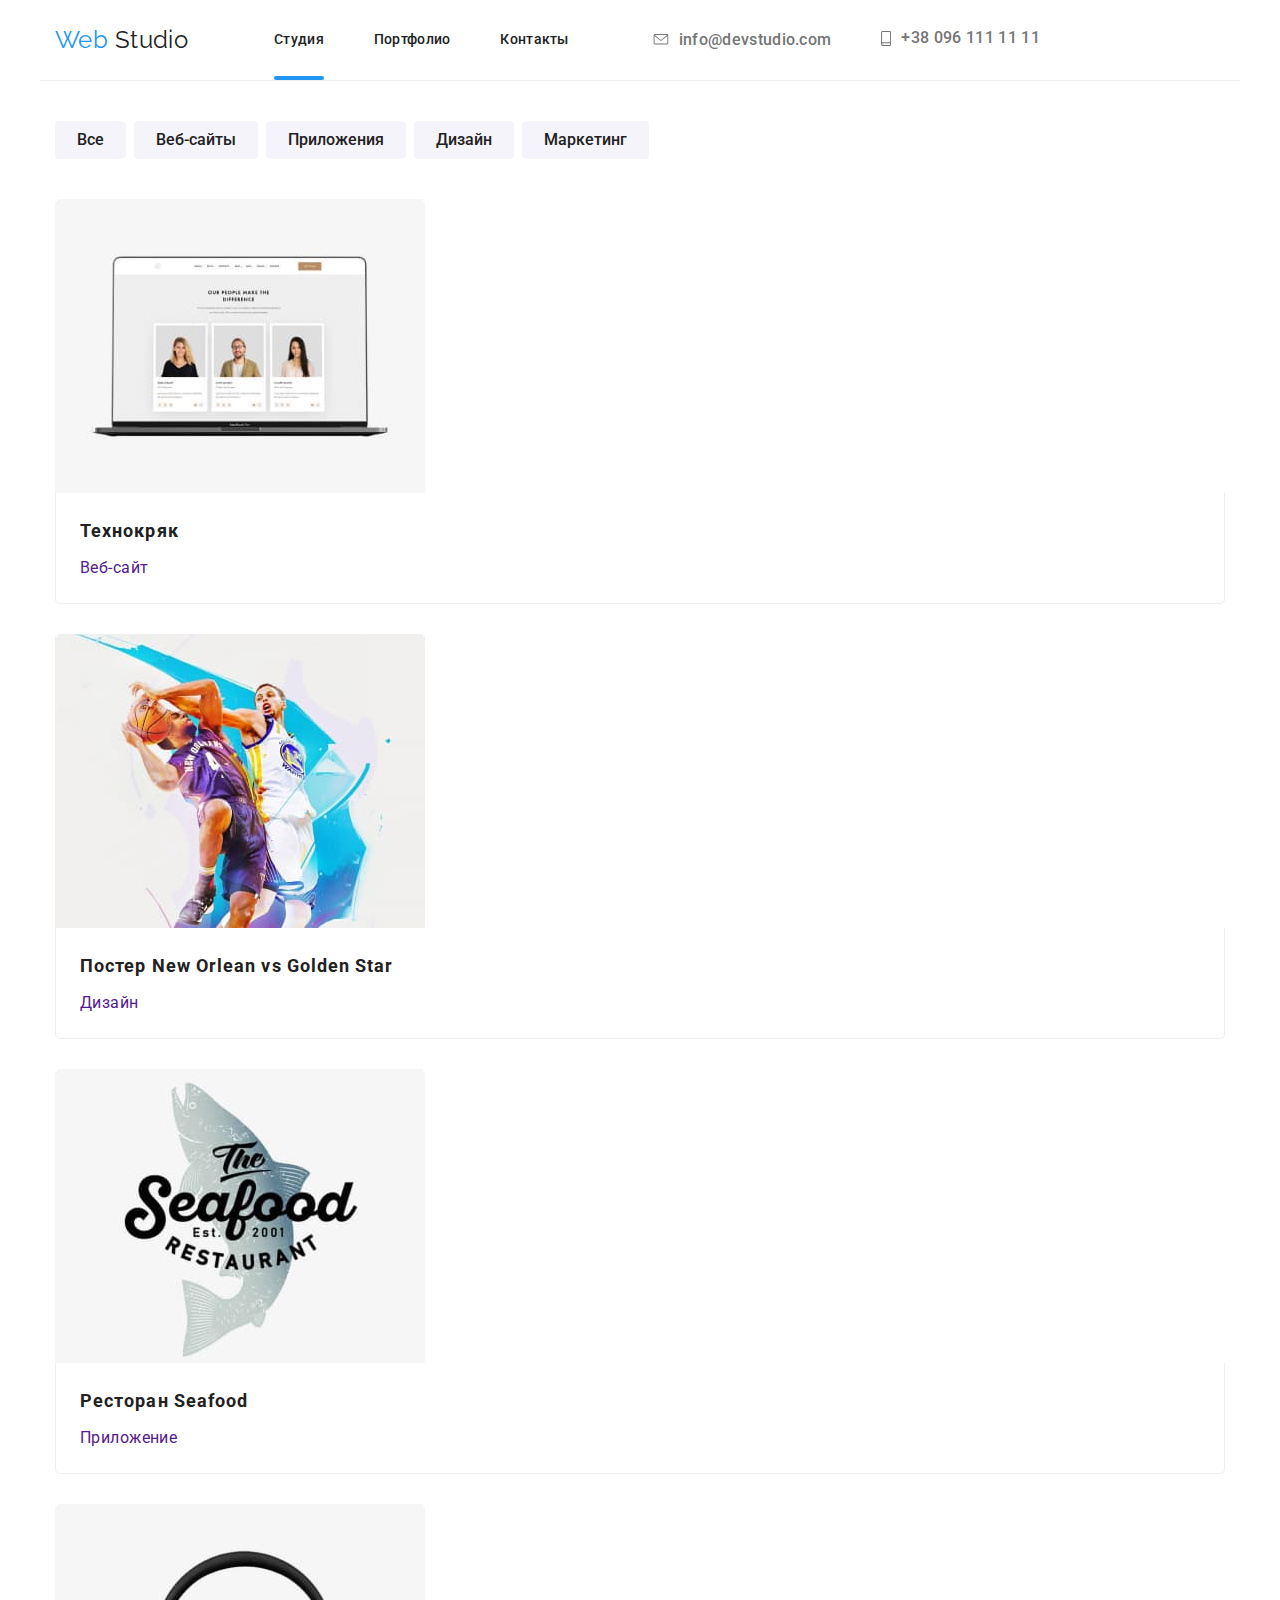
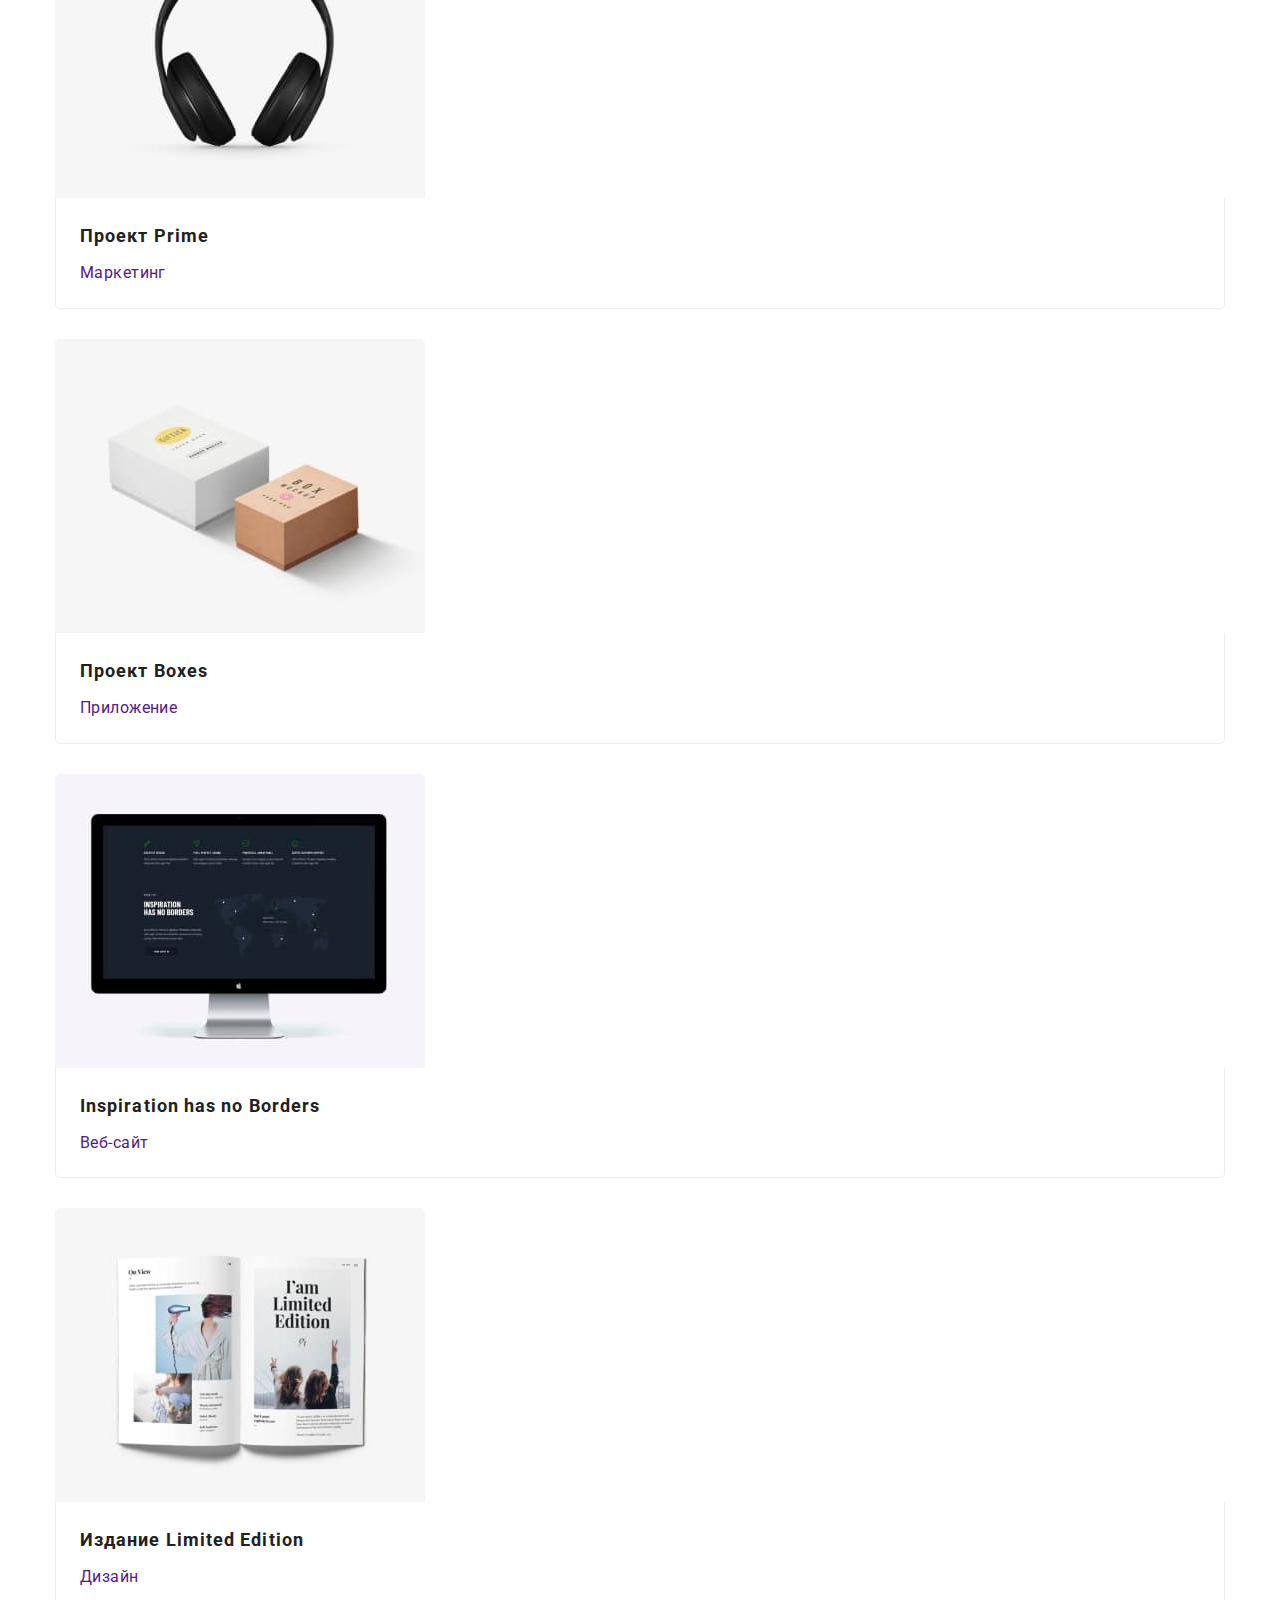
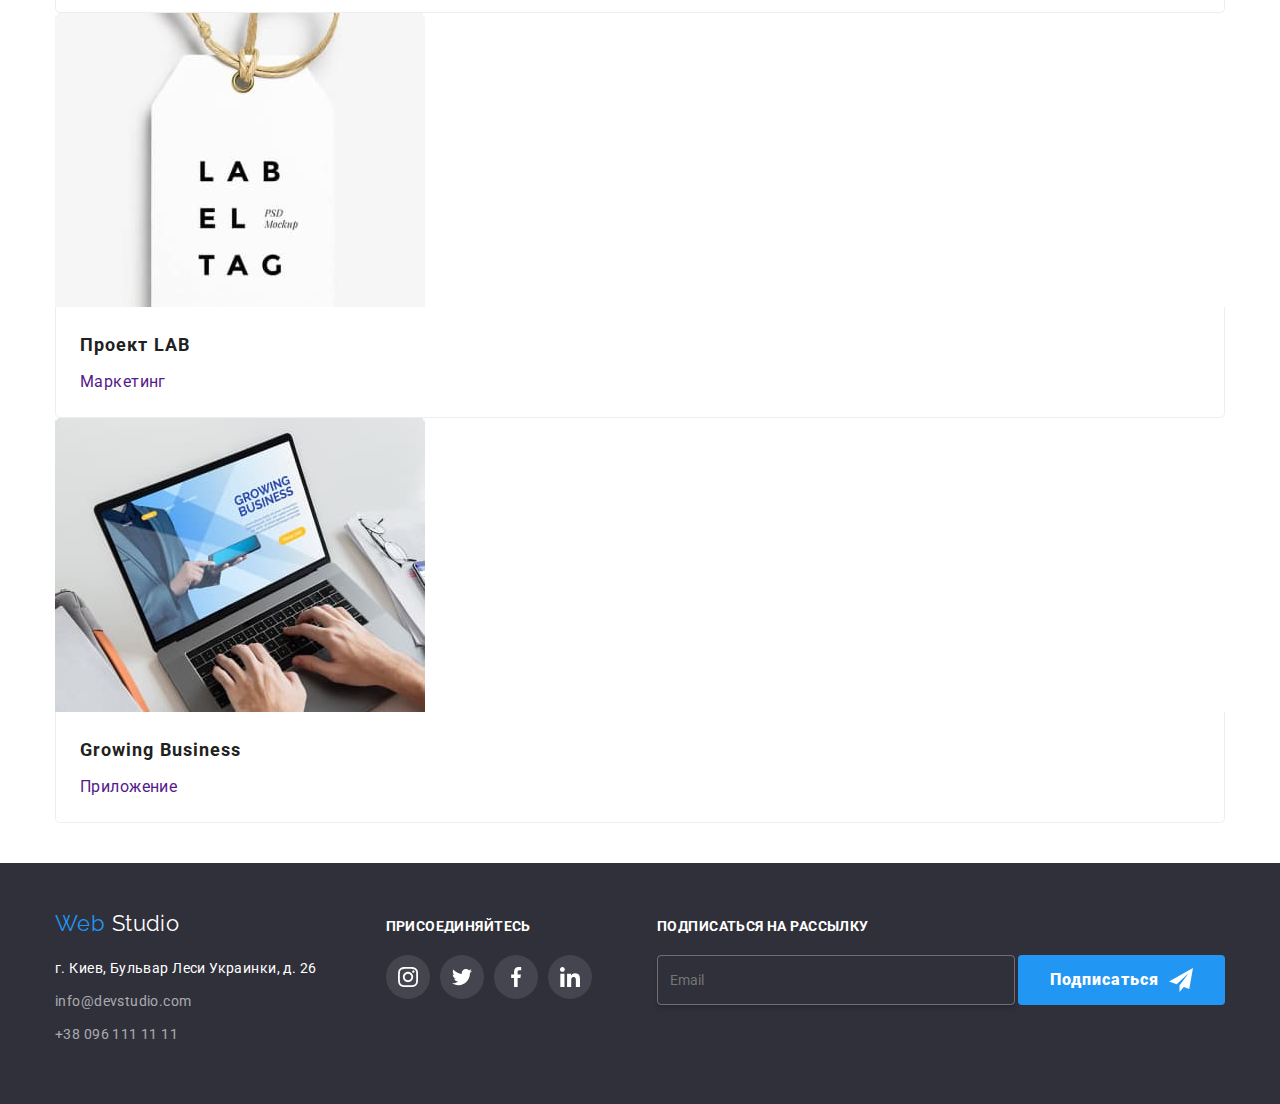
==== commit 75ddf665: "edit footer styles" ====
--- a/portfolio.html
+++ b/portfolio.html
@@ -257,53 +257,59 @@
     <footer class="footer-page">
       <div class="container">
         <div class="footer-content">
-          <div class="footer-contacts">
-            <a href="./index.html" class="logo-footer list"
-              ><span>Web </span>Studio
-            </a>
-            <address class="adress">
-              <p class="adress-map">
-                г. Киев, Бульвар Леси Украинки, д. 26
-              </p>
-              <ul class="list">
-                <li class="element">
-                  <a href=" " class="link"> info@devstudio.com</a>
+          <div class="footer-tablet">
+            <div class="footer-contacts">
+              <a href="./index.html" class="logo-footer list"
+                ><span>Web </span>Studio
+              </a>
+              <address class="adress">
+                <p class="adress-map">
+                  г. Киев, Бульвар Леси Украинки, д. 26
+                </p>
+                <ul class="list">
+                  <li class="element">
+                    <a href=" " class="link"> info@devstudio.com</a>
+                  </li>
+                  <li class="element">
+                    <a href="" class="link"> +38 096 111 11 11</a>
+                  </li>
+                </ul>
+              </address>
+            </div>
+            <div class="footer-social">
+              <p class="label">присоединяйтесь</p>
+              <ul class="footer-social-networks list">
+                <li class="footer-social-link">
+                  <a
+                    href=""
+                    aria-label="Ссылка на Instagram"
+                    class="footer-icon"
+                  >
+                    <svg width="20px" height="20px">
+                      <use href="./images/sprite.svg#instagram1"></use>
+                    </svg>
+                  </a>
                 </li>
-                <li class="element">
-                  <a href="" class="link"> +38 096 111 11 11</a>
+                <li class="footer-social-link">
+                  <a href="" aria-label="Ссылка на Twitter" class="footer-icon"
+                    ><svg width="20px" height="20px">
+                      <use href="./images/sprite.svg#twitter1"></use></svg
+                  ></a>
+                </li>
+                <li class="footer-social-link">
+                  <a href="" aria-label="Ссылка на Facebook" class="footer-icon"
+                    ><svg width="20px" height="20px">
+                      <use href="./images/sprite.svg#facebook1"></use></svg
+                  ></a>
+                </li>
+                <li class="footer-social-link">
+                  <a href="" aria-label="Ссылка на LinkedIn" class="footer-icon"
+                    ><svg width="20px" height="20px">
+                      <use href="./images/sprite.svg#linkedin1"></use></svg
+                  ></a>
                 </li>
               </ul>
-            </address>
-          </div>
-          <div class="footer-social">
-            <p class="label">присоединяйтесь</p>
-            <ul class="footer-social-networks list">
-              <li class="footer-social-link">
-                <a href="" aria-label="Ссылка на Instagram" class="footer-icon">
-                  <svg width="20px" height="20px">
-                    <use href="./images/sprite.svg#instagram1"></use>
-                  </svg>
-                </a>
-              </li>
-              <li class="footer-social-link">
-                <a href="" aria-label="Ссылка на Twitter" class="footer-icon"
-                  ><svg width="20px" height="20px">
-                    <use href="./images/sprite.svg#twitter1"></use></svg
-                ></a>
-              </li>
-              <li class="footer-social-link">
-                <a href="" aria-label="Ссылка на Facebook" class="footer-icon"
-                  ><svg width="20px" height="20px">
-                    <use href="./images/sprite.svg#facebook1"></use></svg
-                ></a>
-              </li>
-              <li class="footer-social-link">
-                <a href="" aria-label="Ссылка на LinkedIn" class="footer-icon"
-                  ><svg width="20px" height="20px">
-                    <use href="./images/sprite.svg#linkedin1"></use></svg
-                ></a>
-              </li>
-            </ul>
+            </div>
           </div>
 
           <form class="js-speaker-form" autocomplete="off">
--- a/css/portfolio.min.css
+++ b/css/portfolio.min.css
@@ -1,2 +1,2 @@
-body{background-color:#fff;color:#757575;font-family:Roboto,sans-serif;letter-spacing:0.03em;font-size:14px;line-height:1.71}.container{padding-left:15px;padding-right:15px;margin-left:auto;margin-right:auto}@media screen and (min-width: 480px){.container{width:480px}}@media screen and (min-width: 768px){.container{width:768px}}@media screen and (min-width: 1200px){.container{width:1200px}}.list{list-style:none;margin:0;padding:0;text-decoration:none}p{margin:0;padding:0}a{text-decoration:none}img{max-width:100%;height:auto}.section{padding-top:60px;padding-bottom:60px}.section-title{margin-top:0;margin-bottom:50px;font-weight:700;font-size:36px;text-align:center;color:#212121}.section-team{padding-top:60px;padding-bottom:60px;background-color:#f5f4fa}.section-work{display:none;padding-top:94;padding-bottom:94px}.section-examples{padding:60px 0}.site-nav{display:-webkit-box;display:-ms-flexbox;display:flex;-webkit-box-align:center;-ms-flex-align:center;align-items:center;position:relative;border-bottom:1px solid #ececec}.site-nav .current{color:#2196f3}@media screen and (max-width: 767px){.site-nav{-webkit-box-pack:justify;-ms-flex-pack:justify;justify-content:space-between;padding-top:16px;padding-bottom:16px}}@media screen and (min-width: 768px){.site-nav{display:-webkit-box;display:-ms-flexbox;display:flex}}.menu{z-index:1}@media screen and (max-width: 767px){.menu{display:none;position:absolute;top:100%;left:0;width:100%;padding:60px 0;text-align:center;background-color:#fff;-webkit-box-shadow:0px 1px 3px rgba(0,0,0,0.16),0px 2px 4px rgba(0,0,0,0.08),0px 4px 8px rgba(0,0,0,0.04);box-shadow:0px 1px 3px rgba(0,0,0,0.16),0px 2px 4px rgba(0,0,0,0.08),0px 4px 8px rgba(0,0,0,0.04)}.menu.is-open{display:block}}@media screen and (min-width: 768px){.menu{display:-webkit-box;display:-ms-flexbox;display:flex;-webkit-box-align:center;-ms-flex-align:center;align-items:center;margin-left:81px}}@media screen and (min-width: 768px){.main-nav{display:-webkit-box;display:-ms-flexbox;display:flex;margin-left:81px;margin-right:84px}}.main-nav .link{display:-webkit-inline-box;display:-ms-inline-flexbox;display:inline-flex;position:relative;padding-top:32px;padding-bottom:32px;font-weight:500;font-size:18px;line-height:1;letter-spacing:0.02em;color:#212121;cursor:pointer;-webkit-transition:color 250ms cubic-bezier(0.4, 0, 0.2, 1);transition:color 250ms cubic-bezier(0.4, 0, 0.2, 1)}.main-nav .link:hover,.main-nav .link:focus{color:#2196f3}.item{position:relative}.current{color:#2196f3}.current::after{content:"";position:absolute;bottom:0;display:block;width:100%;height:4px;background-color:#2196f3;border-radius:2px}.contact-nav{padding:0;margin:0;list-style:none;margin-left:auto;font-size:18px;letter-spacing:0.02em}.contact-nav .link{display:-webkit-inline-box;display:-ms-inline-flexbox;display:inline-flex;-webkit-box-pack:center;-ms-flex-pack:center;justify-content:center;-webkit-box-align:center;-ms-flex-align:center;align-items:center;font-weight:500;line-height:1.14;letter-spacing:0.02em;color:#757575;cursor:pointer;-webkit-transition:color 250ms cubic-bezier(0.4, 0, 0.2, 1);transition:color 250ms cubic-bezier(0.4, 0, 0.2, 1)}@media screen and (max-width: 767px){.contact-nav{margin-top:60px}}.icon-contact{margin-right:10px;fill:#757575}.contact-nav .link:hover,.contact-nav .link:focus{color:#2196f3}.contact-nav .link:hover .icon-contact,.contact-nav .link:focus .icon-contact{fill:#2196f3}.border-nav{border-bottom:1px solid #ececec}.logo{color:#212121;font-family:Raleway,sans-serif;font-size:28px;line-height:1.14;text-decoration:none;-webkit-transition:color 250ms cubic-bezier(0.4, 0, 0.2, 1);transition:color 250ms cubic-bezier(0.4, 0, 0.2, 1)}.logo span{color:#2196f3}.logo:hover,.logo:focus{color:#2196f3}.logo-footer{display:inline-block;margin-bottom:20px;color:#fff;font-family:Raleway,sans-serif;font-size:22px;line-height:1.18;text-decoration:none;-webkit-transition:color 250ms cubic-bezier(0.4, 0, 0.2, 1);transition:color 250ms cubic-bezier(0.4, 0, 0.2, 1)}.logo-footer span{color:#2196f3}.logo-footer:hover,.logo-footer:focus{color:#2196f3}.form .button{display:block;padding:10px 55px;margin-top:30px;margin-left:auto;margin-right:auto;-webkit-box-shadow:0px 4px 4px rgba(0,0,0,0.15);box-shadow:0px 4px 4px rgba(0,0,0,0.15)}.form-field{display:block;position:relative;margin-bottom:28px}.form-input{margin:0;padding:12px 16px 12px 42px;width:100%;border:1px solid rgba(33,33,33,0.2);border-radius:4px;outline:none}.form-label{position:absolute;top:50%;left:42px;-webkit-transform:translateY(-50%);transform:translateY(-50%);line-height:1.14;letter-spacing:0.01em;-webkit-transition:-webkit-transform 250ms cubic-bezier(0.4, 0, 0.2, 1);transition:-webkit-transform 250ms cubic-bezier(0.4, 0, 0.2, 1);transition:transform 250ms cubic-bezier(0.4, 0, 0.2, 1);transition:transform 250ms cubic-bezier(0.4, 0, 0.2, 1), -webkit-transform 250ms cubic-bezier(0.4, 0, 0.2, 1)}.form-icon{position:absolute;top:50%;left:16px;-webkit-transform:translateY(-50%);transform:translateY(-50%);fill:#212121}.icon-close{position:absolute;top:5px;right:5px;display:-webkit-box;display:-ms-flexbox;display:flex;-webkit-box-align:center;-ms-flex-align:center;align-items:center;-webkit-box-pack:center;-ms-flex-pack:center;justify-content:center;width:30px;height:30px;border:1px solid rgba(0,0,0,0.1);border-radius:50%;background-color:#fff;fill:#000;cursor:pointer;-webkit-transition:fill 250ms cubic-bezier(0.4, 0, 0.2, 1);transition:fill 250ms cubic-bezier(0.4, 0, 0.2, 1)}.icon-close:hover,.icon-close:focus{fill:#2196f3}.form-input:focus{border-color:#2196f3}.form-field:focus-within .form-icon{fill:#2196f3}.form-field:focus-within>.form-label,.form-input:not(:placeholder-shown)+.form-label{color:#2196f3;-webkit-transform:translate(-31px, -42px);transform:translate(-31px, -42px)}.form-comment{display:block;position:relative;margin-bottom:20px}.form-comment p{position:absolute;top:12px;left:15px}.comment{padding:12px 16px;width:100%;height:120px;border:1px solid rgba(33,33,33,0.2);border-radius:4px;outline:none}.comment:focus{border-color:#2196f3}.comment:focus+.form-label,.comment:not(:placeholder-shown)+.form-label{color:#2196f3;-webkit-transform:translateY(-34px);transform:translateY(-34px)}.form-field-policy{display:-webkit-box;display:-ms-flexbox;display:flex;-webkit-box-align:center;-ms-flex-align:center;align-items:center}.form-field-policy .icon{display:inline-block;width:15px;height:15px;margin-right:5px;border:2px solid #2a2a2a;border-radius:4px;cursor:pointer;-webkit-transition:all 250ms cubic-bezier(0.4, 0, 0.2, 1);transition:all 250ms cubic-bezier(0.4, 0, 0.2, 1)}.checkbox{position:absolute;width:1px;height:1px;margin:-1px;border:0;padding:0;clip:rect(0 0 0 0);overflow:hidden}.policy-link{text-decoration:underline;color:#2196f3}.checkbox:checked+.icon{border-color:transparent;background-color:#2196f3;background-image:url(../images/check-box-icon.svg);background-size:contain;background-origin:border-box}.label{margin-bottom:20px;display:block;font-weight:700;line-height:1.14;text-transform:uppercase;color:#fff}.footer-mail{padding:18px 12px;margin-bottom:20px;width:358px;height:50px;-webkit-box-shadow:0px 4px 4px rgba(0,0,0,0.15);box-shadow:0px 4px 4px rgba(0,0,0,0.15);border-radius:4px;border:1px solid rgba(255,255,255,0.3);background-color:unset;color:#fff}.button{display:inline-block;min-width:200px;border-radius:4px;border-width:0;padding:10px 32px;text-align:center;font-weight:900;font-size:16px;line-height:1.87;letter-spacing:0.06em;color:#fff;background-color:#2196f3;cursor:pointer;-webkit-transition:color 250ms cubic-bezier(0.4, 0, 0.2, 1),background-color 250ms cubic-bezier(0.4, 0, 0.2, 1);transition:color 250ms cubic-bezier(0.4, 0, 0.2, 1),background-color 250ms cubic-bezier(0.4, 0, 0.2, 1)}.button-secondary{display:inline-block;border-radius:4px;padding:6px 22px;border-width:0;font-weight:500;font-size:16px;line-height:1.63;text-align:center;color:#212121;background-color:#f5f4fa;cursor:pointer;-webkit-transition:color 250ms cubic-bezier(0.4, 0, 0.2, 1),background-color 250ms cubic-bezier(0.4, 0, 0.2, 1);transition:color 250ms cubic-bezier(0.4, 0, 0.2, 1),background-color 250ms cubic-bezier(0.4, 0, 0.2, 1)}.button-flex{display:-webkit-box;display:-ms-flexbox;display:flex;padding-bottom:40px}@media screen and (max-width: 767px){.button-flex{-ms-flex-wrap:wrap;flex-wrap:wrap;-webkit-box-pack:start;-ms-flex-pack:start;justify-content:start}.button-flex .item:not(:last-child){margin-bottom:15px}}.button-send{display:-webkit-inline-box;display:-ms-inline-flexbox;display:inline-flex;-webkit-box-pack:center;-ms-flex-pack:center;justify-content:center;-webkit-box-align:center;-ms-flex-align:center;align-items:center;padding:10px 32px;min-width:200px;border-radius:4px;border-width:0;text-align:center;font-weight:900;font-size:16px;line-height:1.87;letter-spacing:0.06em;color:#fff;background-color:#2196f3;cursor:pointer;-webkit-transition:color 250ms cubic-bezier(0.4, 0, 0.2, 1),background-color 250ms cubic-bezier(0.4, 0, 0.2, 1);transition:color 250ms cubic-bezier(0.4, 0, 0.2, 1),background-color 250ms cubic-bezier(0.4, 0, 0.2, 1)}.button:hover,.button:focus{background-color:#fff;color:#2196f3}.button-menu{display:-webkit-inline-box;display:-ms-inline-flexbox;display:inline-flex;padding:0;margin:0;border:none;fill:#212121;background-color:transparent;cursor:pointer}@media screen and (min-width: 768px){.button-menu{display:none}}.button-menu:hover,.button-menu:focus{fill:#2196f3}.button-menu .icon-cross{display:none}.button-menu.is-open .icon-cross{display:block}.button-menu.is-open .icon-menu{display:none}.button-secondary:hover,.button-secondary:focus{background-color:#2196f3;color:#fff}.button-flex .item+.item{margin-left:8px}.button-send:hover,.button-send:focus{background-color:#fff;color:#2196f3}.button-send:hover .send-icon{fill:#2196f3}.footer-page{padding-top:60px;padding-bottom:60px;text-align:center;background-color:#2f303a}.footer-social-networks{display:-webkit-box;display:-ms-flexbox;display:flex;-webkit-box-pack:center;-ms-flex-pack:center;justify-content:center}.footer-icon{display:-webkit-box;display:-ms-flexbox;display:flex;-webkit-box-pack:center;-ms-flex-pack:center;justify-content:center;-webkit-box-align:center;-ms-flex-align:center;align-items:center;width:44px;height:44px;border-radius:50%;fill:#fff;background-color:rgba(255,255,255,0.1);-webkit-transition:fill 250ms cubic-bezier(0.4, 0, 0.2, 1),background-color 250ms cubic-bezier(0.4, 0, 0.2, 1);transition:fill 250ms cubic-bezier(0.4, 0, 0.2, 1),background-color 250ms cubic-bezier(0.4, 0, 0.2, 1)}@media screen and (max-width: 767px){.footer-contacts{margin-bottom:60px}}@media screen and (max-width: 767px){.footer-social{margin-bottom:60px}}.footer-social-networks .footer-social-link+.footer-social-link{margin-left:10px}.footer-icon:hover,.footer-icon:focus{fill:#fff;background-color:#2196f3}.adress{font-style:normal;font-weight:400;color:#fff;text-decoration:none}.adress .link{font-weight:400;color:rgba(255,255,255,0.6)}.adress .element+.element{margin-bottom:8px}.adress-map{margin-bottom:8px}.send-icon{width:24px;height:24px;margin-left:10px;fill:#fff;-webkit-transition:fill 250ms cubic-bezier(0.4, 0, 0.2, 1);transition:fill 250ms cubic-bezier(0.4, 0, 0.2, 1)}.examples-thumb{position:relative;overflow:hidden}.flex-element{margin-bottom:30px;border-top-left-radius:5px;border-top-right-radius:5px;-webkit-transition:-webkit-box-shadow 250ms cubic-bezier(0.4, 0, 0.2, 1);transition:-webkit-box-shadow 250ms cubic-bezier(0.4, 0, 0.2, 1);transition:box-shadow 250ms cubic-bezier(0.4, 0, 0.2, 1);transition:box-shadow 250ms cubic-bezier(0.4, 0, 0.2, 1), -webkit-box-shadow 250ms cubic-bezier(0.4, 0, 0.2, 1)}.flex-element:nth-child(3n){margin-right:0}.flex-element:nth-last-child(-n+3){margin-bottom:0}.flex-element:hover,.flex-element:focus{-webkit-box-shadow:1px 4px 6px rgba(0,0,0,0.16),0px 4px 4px rgba(0,0,0,0.06),0px 1px 1px rgba(0,0,0,0.12);box-shadow:1px 4px 6px rgba(0,0,0,0.16),0px 4px 4px rgba(0,0,0,0.06),0px 1px 1px rgba(0,0,0,0.12);cursor:pointer}.background-text{position:absolute;top:0;left:0%;width:100%;height:100%;background-color:rgba(33,150,243,0.9);padding:63px 24px;font-weight:normal;font-size:18px;line-height:1.56;color:#fff;-webkit-transform:translateY(100%);transform:translateY(100%);-webkit-transition:-webkit-transform 250ms cubic-bezier(0.4, 0, 0.2, 1);transition:-webkit-transform 250ms cubic-bezier(0.4, 0, 0.2, 1);transition:transform 250ms cubic-bezier(0.4, 0, 0.2, 1);transition:transform 250ms cubic-bezier(0.4, 0, 0.2, 1), -webkit-transform 250ms cubic-bezier(0.4, 0, 0.2, 1)}.flex-element:hover .background-text{-webkit-transform:translateY(0);transform:translateY(0)}.sub{font-weight:400;font-size:16px;line-height:1.87}.content{padding:20px 24px;border-bottom:1px solid #eeeeee;border-left:1px solid #eeeeee;border-right:1px solid #eeeeee;border-bottom-left-radius:5px;border-bottom-right-radius:5px}.list-title{margin:0;padding-bottom:4px;font-weight:700;font-size:18px;line-height:2;letter-spacing:0.06em;color:#212121}
+body{background-color:#fff;color:#757575;font-family:Roboto,sans-serif;letter-spacing:0.03em;font-size:14px;line-height:1.71}.container{padding-left:15px;padding-right:15px;margin-left:auto;margin-right:auto}@media screen and (min-width: 480px){.container{width:480px}}@media screen and (min-width: 768px){.container{width:768px}}@media screen and (min-width: 1200px){.container{width:1200px}}.list{list-style:none;margin:0;padding:0;text-decoration:none}p{margin:0;padding:0}a{text-decoration:none}img{display:block;max-width:100%;height:auto}.section{padding-top:60px;padding-bottom:60px}@media screen and (min-width: 1200px){.section{padding-top:94px;padding-bottom:94px}}.section-title{margin-top:0;margin-bottom:50px;font-weight:700;font-size:36px;text-align:center;color:#212121}.section-team{padding-top:60px;padding-bottom:60px;background-color:#f5f4fa}@media screen and (min-width: 1200px){.section-team{padding-top:94px;padding-bottom:94px}}.section-work{padding-top:94;padding-bottom:94px}@media screen and (max-width: 1200px){.section-work{display:none}}.section-examples{padding:60px 0}@media screen and (min-width: 1200px){.section-examples{padding-top:40px;padding-bottom:40px}}.site-nav{display:-webkit-box;display:-ms-flexbox;display:flex;-webkit-box-align:center;-ms-flex-align:center;align-items:center;position:relative;border-bottom:1px solid #ececec}.site-nav .current{color:#2196f3}@media screen and (max-width: 767px){.site-nav{-webkit-box-pack:justify;-ms-flex-pack:justify;justify-content:space-between;padding-top:16px;padding-bottom:16px}}@media screen and (min-width: 768px){.site-nav{display:-webkit-box;display:-ms-flexbox;display:flex}}.menu{z-index:1}@media screen and (max-width: 767px){.menu{display:none;position:absolute;top:100%;left:0;width:100%;padding:60px 0;text-align:center;background-color:#fff;-webkit-box-shadow:0px 1px 3px rgba(0,0,0,0.16),0px 2px 4px rgba(0,0,0,0.08),0px 4px 8px rgba(0,0,0,0.04);box-shadow:0px 1px 3px rgba(0,0,0,0.16),0px 2px 4px rgba(0,0,0,0.08),0px 4px 8px rgba(0,0,0,0.04)}.menu.is-open{display:block}}@media screen and (min-width: 768px){.menu{display:-webkit-box;display:-ms-flexbox;display:flex;-webkit-box-align:center;-ms-flex-align:center;align-items:center}}@media screen and (min-width: 768px){.main-nav{display:-webkit-box;display:-ms-flexbox;display:flex;margin-left:81px;margin-right:84px}.main-nav .item+.item{margin-left:50px}}@media screen and (min-width: 1200px){.main-nav{margin-left:86px}}.main-nav .link{display:-webkit-inline-box;display:-ms-inline-flexbox;display:inline-flex;position:relative;padding-top:32px;padding-bottom:32px;font-weight:500;font-size:18px;line-height:1;letter-spacing:0.02em;color:#212121;cursor:pointer;-webkit-transition:color 250ms cubic-bezier(0.4, 0, 0.2, 1);transition:color 250ms cubic-bezier(0.4, 0, 0.2, 1)}@media screen and (min-width: 768px){.main-nav .link{line-height:1.14;font-size:14px}}.main-nav .link:hover,.main-nav .link:focus{color:#2196f3}.item{position:relative}.current{color:#2196f3}.current::after{content:"";position:absolute;bottom:0;display:block;width:100%;height:4px;background-color:#2196f3;border-radius:2px}.contact-nav{padding:0;margin:0;list-style:none;font-size:18px;letter-spacing:0.02em}.contact-nav .link{display:-webkit-inline-box;display:-ms-inline-flexbox;display:inline-flex;-webkit-box-pack:center;-ms-flex-pack:center;justify-content:center;-webkit-box-align:center;-ms-flex-align:center;align-items:center;font-weight:500;line-height:1.14;letter-spacing:0.02em;color:#757575;cursor:pointer;-webkit-transition:color 250ms cubic-bezier(0.4, 0, 0.2, 1);transition:color 250ms cubic-bezier(0.4, 0, 0.2, 1)}@media screen and (min-width: 768px){.contact-nav .link{font-size:12px;padding-top:5px;padding-bottom:5px}}@media screen and (min-width: 1200px){.contact-nav .link{font-size:16px}}@media screen and (min-width: 768px){.contact-nav{margin-left:auto}}@media screen and (min-width: 1200px){.contact-nav{display:-webkit-box;display:-ms-flexbox;display:flex}.contact-nav .item+.item{margin-left:50px}}.icon-contact{margin-right:10px;fill:#757575}.contact-nav .link:hover,.contact-nav .link:focus{color:#2196f3}.contact-nav .link:hover .icon-contact,.contact-nav .link:focus .icon-contact{fill:#2196f3}.border-nav{border-bottom:1px solid #ececec}.logo{color:#212121;font-family:Raleway,sans-serif;font-size:28px;line-height:1.14;text-decoration:none;-webkit-transition:color 250ms cubic-bezier(0.4, 0, 0.2, 1);transition:color 250ms cubic-bezier(0.4, 0, 0.2, 1)}@media screen and (min-width: 768px){.logo{font-size:24px;line-height:1.16}}.logo span{color:#2196f3}.logo:hover,.logo:focus{color:#2196f3}.logo-footer{display:inline-block;margin-bottom:20px;color:#fff;font-family:Raleway,sans-serif;font-size:22px;line-height:1.18;text-decoration:none;-webkit-transition:color 250ms cubic-bezier(0.4, 0, 0.2, 1);transition:color 250ms cubic-bezier(0.4, 0, 0.2, 1)}.logo-footer span{color:#2196f3}.logo-footer:hover,.logo-footer:focus{color:#2196f3}.form .button{display:block;padding:10px 55px;margin-top:30px;margin-left:auto;margin-right:auto;-webkit-box-shadow:0px 4px 4px rgba(0,0,0,0.15);box-shadow:0px 4px 4px rgba(0,0,0,0.15)}.form-field{display:block;position:relative;margin-bottom:28px}.form-input{margin:0;padding:12px 16px 12px 42px;width:100%;border:1px solid rgba(33,33,33,0.2);border-radius:4px;outline:none}.form-label{position:absolute;top:50%;left:42px;-webkit-transform:translateY(-50%);transform:translateY(-50%);line-height:1.14;letter-spacing:0.01em;-webkit-transition:-webkit-transform 250ms cubic-bezier(0.4, 0, 0.2, 1);transition:-webkit-transform 250ms cubic-bezier(0.4, 0, 0.2, 1);transition:transform 250ms cubic-bezier(0.4, 0, 0.2, 1);transition:transform 250ms cubic-bezier(0.4, 0, 0.2, 1), -webkit-transform 250ms cubic-bezier(0.4, 0, 0.2, 1)}.form-icon{position:absolute;top:50%;left:16px;-webkit-transform:translateY(-50%);transform:translateY(-50%);fill:#212121}.icon-close{position:absolute;top:5px;right:5px;display:-webkit-box;display:-ms-flexbox;display:flex;-webkit-box-align:center;-ms-flex-align:center;align-items:center;-webkit-box-pack:center;-ms-flex-pack:center;justify-content:center;width:30px;height:30px;border:1px solid rgba(0,0,0,0.1);border-radius:50%;background-color:#fff;fill:#000;cursor:pointer;-webkit-transition:fill 250ms cubic-bezier(0.4, 0, 0.2, 1);transition:fill 250ms cubic-bezier(0.4, 0, 0.2, 1)}.icon-close:hover,.icon-close:focus{fill:#2196f3}.form-input:focus{border-color:#2196f3}.form-field:focus-within .form-icon{fill:#2196f3}.form-field:focus-within>.form-label,.form-input:not(:placeholder-shown)+.form-label{color:#2196f3;-webkit-transform:translate(-31px, -42px);transform:translate(-31px, -42px)}.form-comment{display:block;position:relative;margin-bottom:20px}.form-comment p{position:absolute;top:12px;left:15px}.comment{padding:12px 16px;width:100%;height:120px;border:1px solid rgba(33,33,33,0.2);border-radius:4px;outline:none}.comment:focus{border-color:#2196f3}.comment:focus+.form-label,.comment:not(:placeholder-shown)+.form-label{color:#2196f3;-webkit-transform:translateY(-34px);transform:translateY(-34px)}.form-field-policy{display:-webkit-box;display:-ms-flexbox;display:flex;-webkit-box-align:center;-ms-flex-align:center;align-items:center}.form-field-policy .icon{display:inline-block;width:15px;height:15px;margin-right:5px;border:2px solid #2a2a2a;border-radius:4px;cursor:pointer;-webkit-transition:all 250ms cubic-bezier(0.4, 0, 0.2, 1);transition:all 250ms cubic-bezier(0.4, 0, 0.2, 1)}.checkbox{position:absolute;width:1px;height:1px;margin:-1px;border:0;padding:0;clip:rect(0 0 0 0);overflow:hidden}.policy-link{text-decoration:underline;color:#2196f3}.checkbox:checked+.icon{border-color:transparent;background-color:#2196f3;background-image:url(../images/check-box-icon.svg);background-size:contain;background-origin:border-box}.label{margin-bottom:20px;display:block;font-weight:700;line-height:1.14;text-transform:uppercase;color:#fff}@media screen and (min-width: 1200px){.label{text-align:left}}.footer-mail{padding:18px 12px;margin-bottom:20px;width:358px;height:50px;-webkit-box-shadow:0px 4px 4px rgba(0,0,0,0.15);box-shadow:0px 4px 4px rgba(0,0,0,0.15);border-radius:4px;border:1px solid rgba(255,255,255,0.3);background-color:unset;color:#fff}.button{display:inline-block;min-width:200px;border-radius:4px;border-width:0;padding:10px 32px;text-align:center;font-weight:900;font-size:16px;line-height:1.87;letter-spacing:0.06em;color:#fff;background-color:#2196f3;cursor:pointer;-webkit-transition:color 250ms cubic-bezier(0.4, 0, 0.2, 1),background-color 250ms cubic-bezier(0.4, 0, 0.2, 1);transition:color 250ms cubic-bezier(0.4, 0, 0.2, 1),background-color 250ms cubic-bezier(0.4, 0, 0.2, 1)}.button-secondary{display:inline-block;border-radius:4px;padding:6px 22px;border-width:0;font-weight:500;font-size:16px;line-height:1.63;text-align:center;color:#212121;background-color:#f5f4fa;cursor:pointer;-webkit-transition:color 250ms cubic-bezier(0.4, 0, 0.2, 1),background-color 250ms cubic-bezier(0.4, 0, 0.2, 1);transition:color 250ms cubic-bezier(0.4, 0, 0.2, 1),background-color 250ms cubic-bezier(0.4, 0, 0.2, 1)}.button-flex{display:-webkit-box;display:-ms-flexbox;display:flex;padding-bottom:40px}@media screen and (max-width: 767px){.button-flex{-ms-flex-wrap:wrap;flex-wrap:wrap;-webkit-box-pack:start;-ms-flex-pack:start;justify-content:start}.button-flex .item:not(:last-child){margin-bottom:15px}}.button-send{display:-webkit-inline-box;display:-ms-inline-flexbox;display:inline-flex;-webkit-box-pack:center;-ms-flex-pack:center;justify-content:center;-webkit-box-align:center;-ms-flex-align:center;align-items:center;padding:10px 32px;min-width:200px;border-radius:4px;border-width:0;text-align:center;font-weight:900;font-size:16px;line-height:1.87;letter-spacing:0.06em;color:#fff;background-color:#2196f3;cursor:pointer;-webkit-transition:color 250ms cubic-bezier(0.4, 0, 0.2, 1),background-color 250ms cubic-bezier(0.4, 0, 0.2, 1);transition:color 250ms cubic-bezier(0.4, 0, 0.2, 1),background-color 250ms cubic-bezier(0.4, 0, 0.2, 1)}.button:hover,.button:focus{background-color:#fff;color:#2196f3}.button-menu{display:-webkit-inline-box;display:-ms-inline-flexbox;display:inline-flex;padding:0;margin:0;border:none;fill:#212121;background-color:transparent;cursor:pointer}@media screen and (min-width: 768px){.button-menu{display:none}}.button-menu:hover,.button-menu:focus{fill:#2196f3}.button-menu .icon-cross{display:none}.button-menu.is-open .icon-cross{display:block}.button-menu.is-open .icon-menu{display:none}.button-secondary:hover,.button-secondary:focus{background-color:#2196f3;color:#fff}.button-flex .item+.item{margin-left:8px}.button-send:hover,.button-send:focus{background-color:#fff;color:#2196f3}.button-send:hover .send-icon{fill:#2196f3}.footer-page{padding-top:60px;padding-bottom:60px;text-align:center;background-color:#2f303a}@media screen and (min-width: 1200px){.footer-page{padding-top:48px;padding-bottom:21px}}.footer-social-networks{display:-webkit-box;display:-ms-flexbox;display:flex;-webkit-box-pack:center;-ms-flex-pack:center;justify-content:center}.footer-icon{display:-webkit-box;display:-ms-flexbox;display:flex;-webkit-box-pack:center;-ms-flex-pack:center;justify-content:center;-webkit-box-align:center;-ms-flex-align:center;align-items:center;width:44px;height:44px;border-radius:50%;fill:#fff;background-color:rgba(255,255,255,0.1);-webkit-transition:fill 250ms cubic-bezier(0.4, 0, 0.2, 1),background-color 250ms cubic-bezier(0.4, 0, 0.2, 1);transition:fill 250ms cubic-bezier(0.4, 0, 0.2, 1),background-color 250ms cubic-bezier(0.4, 0, 0.2, 1)}@media screen and (max-width: 767px){.footer-contacts{margin-bottom:60px}}@media screen and (min-width: 1200px){.footer-contacts{margin-right:69px;text-align:left}}@media screen and (max-width: 767px){.footer-social{margin-bottom:60px}}@media screen and (min-width: 1200px){.footer-social{text-align:left}}@media screen and (min-width: 768px){.footer-tablet{display:-webkit-box;display:-ms-flexbox;display:flex;-ms-flex-pack:distribute;justify-content:space-around;-webkit-box-align:start;-ms-flex-align:start;align-items:flex-start}}@media screen and (min-width: 1200px){.footer-tablet{-webkit-box-align:baseline;-ms-flex-align:baseline;align-items:baseline}}@media screen and (min-width: 1200px){.footer-content{display:-webkit-box;display:-ms-flexbox;display:flex;-webkit-box-align:baseline;-ms-flex-align:baseline;align-items:baseline;-webkit-box-pack:justify;-ms-flex-pack:justify;justify-content:space-between;padding-bottom:28px}}.footer-social-networks .footer-social-link+.footer-social-link{margin-left:10px}.footer-icon:hover,.footer-icon:focus{fill:#fff;background-color:#2196f3}.adress{font-style:normal;font-weight:400;color:#fff;text-decoration:none}.adress .link{font-weight:400;color:rgba(255,255,255,0.6)}.adress .element+.element{margin-bottom:8px}@media screen and (min-width: 1200px){.adress .element+.element{margin-top:9px}}.adress-map{margin-bottom:8px}@media screen and (min-width: 1200px){.adress-map{margin-bottom:9px}}.send-icon{width:24px;height:24px;margin-left:10px;fill:#fff;-webkit-transition:fill 250ms cubic-bezier(0.4, 0, 0.2, 1);transition:fill 250ms cubic-bezier(0.4, 0, 0.2, 1)}.examples-thumb{position:relative;overflow:hidden}.flex-element{margin-bottom:30px;border-top-left-radius:5px;border-top-right-radius:5px;-webkit-transition:-webkit-box-shadow 250ms cubic-bezier(0.4, 0, 0.2, 1);transition:-webkit-box-shadow 250ms cubic-bezier(0.4, 0, 0.2, 1);transition:box-shadow 250ms cubic-bezier(0.4, 0, 0.2, 1);transition:box-shadow 250ms cubic-bezier(0.4, 0, 0.2, 1), -webkit-box-shadow 250ms cubic-bezier(0.4, 0, 0.2, 1)}.flex-element:nth-child(3n){margin-right:0}.flex-element:nth-last-child(-n+3){margin-bottom:0}.flex-element:hover,.flex-element:focus{-webkit-box-shadow:1px 4px 6px rgba(0,0,0,0.16),0px 4px 4px rgba(0,0,0,0.06),0px 1px 1px rgba(0,0,0,0.12);box-shadow:1px 4px 6px rgba(0,0,0,0.16),0px 4px 4px rgba(0,0,0,0.06),0px 1px 1px rgba(0,0,0,0.12);cursor:pointer}.background-text{position:absolute;top:0;left:0%;width:100%;height:100%;background-color:rgba(33,150,243,0.9);padding:63px 24px;font-weight:normal;font-size:18px;line-height:1.56;color:#fff;-webkit-transform:translateY(100%);transform:translateY(100%);-webkit-transition:-webkit-transform 250ms cubic-bezier(0.4, 0, 0.2, 1);transition:-webkit-transform 250ms cubic-bezier(0.4, 0, 0.2, 1);transition:transform 250ms cubic-bezier(0.4, 0, 0.2, 1);transition:transform 250ms cubic-bezier(0.4, 0, 0.2, 1), -webkit-transform 250ms cubic-bezier(0.4, 0, 0.2, 1)}.flex-element:hover .background-text{-webkit-transform:translateY(0);transform:translateY(0)}.sub{font-weight:400;font-size:16px;line-height:1.87}.content{padding:20px 24px;border-bottom:1px solid #eeeeee;border-left:1px solid #eeeeee;border-right:1px solid #eeeeee;border-bottom-left-radius:5px;border-bottom-right-radius:5px}.list-title{margin:0;padding-bottom:4px;font-weight:700;font-size:18px;line-height:2;letter-spacing:0.06em;color:#212121}
 /*# sourceMappingURL=portfolio.min.css.map */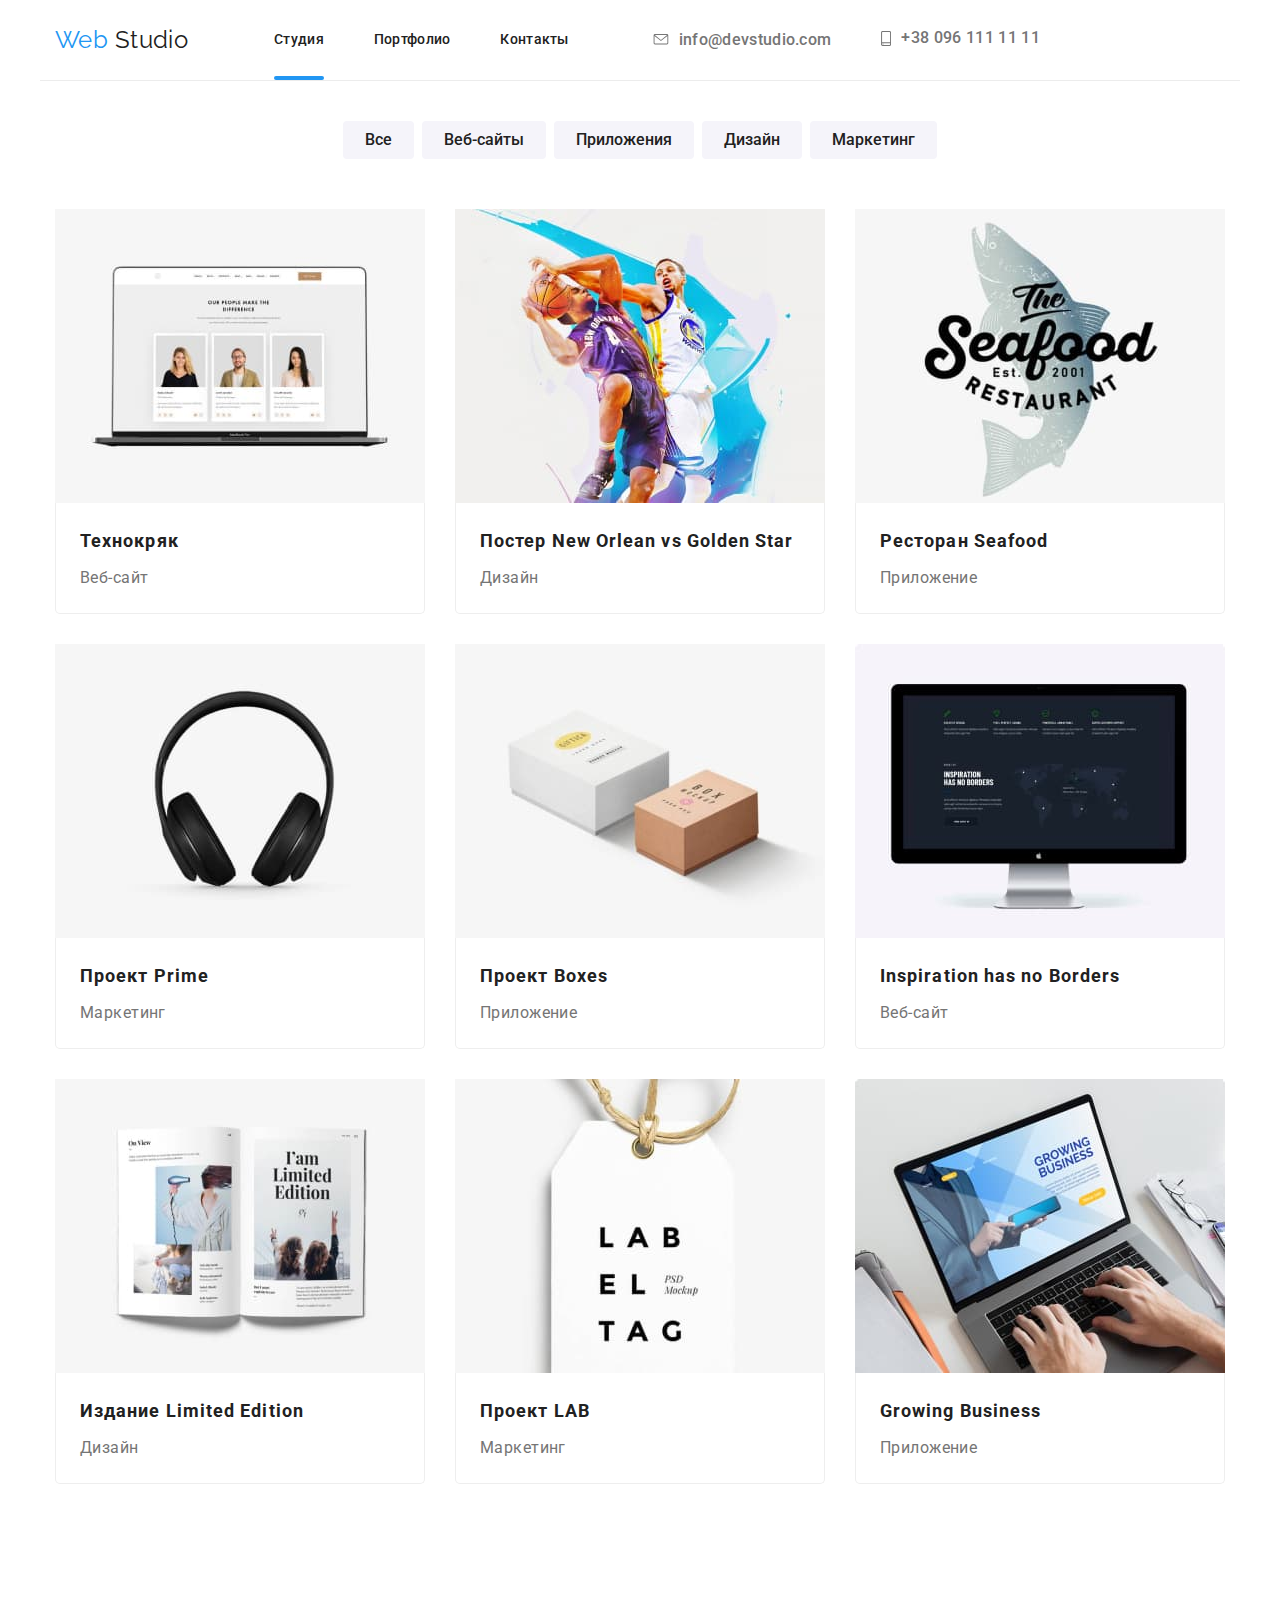
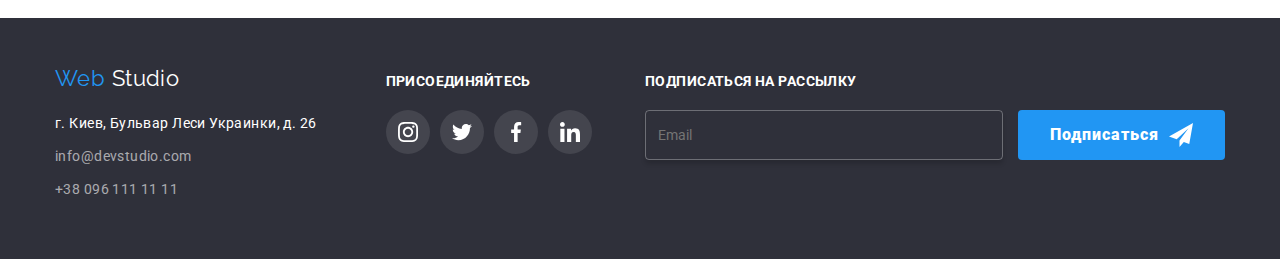
==== commit f39560c0: "add pictures" ====
--- a/portfolio.html
+++ b/portfolio.html
@@ -98,7 +98,11 @@
               <li class="flex-element">
                 <a href="">
                   <div class="examples-thumb">
-                    <img src="./images/portf1.jpg" alt="фото" />
+                    <img
+                      srcset="./images/portf1.jpg 1x, ./images/portf1@2x.jpg 2x"
+                      src="./images/portf1.jpg"
+                      alt="фото"
+                    />
                     <p class="background-text">
                       Технокряк это современная площадка распространения
                       коронавируса. Компании используют эту платформу для
@@ -115,7 +119,11 @@
               <li class="flex-element">
                 <a href="">
                   <div class="examples-thumb">
-                    <img src="./images/portf2.jpg" alt="фото" />
+                    <img
+                      srcset="./images/portf2.jpg 1x, ./images/portf2@2x.jpg 2x"
+                      src="./images/portf2.jpg"
+                      alt="фото"
+                    />
                     <p class="background-text">
                       Технокряк это современная площадка распространения
                       коронавируса. Компании используют эту платформу для
@@ -132,7 +140,11 @@
               <li class="flex-element">
                 <a href="">
                   <div class="examples-thumb">
-                    <img src="./images/portf3.jpg" alt="фото" />
+                    <img
+                      srcset="./images/portf3.jpg 1x, ./images/portf3@2x.jpg 2x"
+                      src="./images/portf3.jpg"
+                      alt="фото"
+                    />
                     <p class="background-text">
                       Технокряк это современная площадка распространения
                       коронавируса. Компании используют эту платформу для
@@ -149,7 +161,11 @@
               <li class="flex-element">
                 <a href="">
                   <div class="examples-thumb">
-                    <img src="./images/portf4.jpg" alt="фото" />
+                    <img
+                      srcset="./images/portf4.jpg 1x, ./images/portf4@2x.jpg 2x"
+                      src="./images/portf4.jpg"
+                      alt="фото"
+                    />
                     <p class="background-text">
                       Технокряк это современная площадка распространения
                       коронавируса. Компании используют эту платформу для
@@ -166,7 +182,11 @@
               <li class="flex-element">
                 <a href="">
                   <div class="examples-thumb">
-                    <img src="./images/portf5.jpg" alt="фото" />
+                    <img
+                      srcset="./images/portf5.jpg 1x, ./images/portf5@2x.jpg 2x"
+                      src="./images/portf5.jpg"
+                      alt="фото"
+                    />
                     <p class="background-text">
                       Технокряк это современная площадка распространения
                       коронавируса. Компании используют эту платформу для
@@ -183,7 +203,11 @@
               <li class="flex-element">
                 <a href="">
                   <div class="examples-thumb">
-                    <img src="./images/portf6.jpg" alt="фото" />
+                    <img
+                      srcset="./images/portf6.jpg 1x, ./images/portf6@2x.jpg 2x"
+                      src="./images/portf6.jpg"
+                      alt="фото"
+                    />
                     <p class="background-text">
                       Технокряк это современная площадка распространения
                       коронавируса. Компании используют эту платформу для
@@ -200,7 +224,11 @@
               <li class="flex-element">
                 <a href="">
                   <div class="examples-thumb">
-                    <img src="./images/portf7.jpg" alt="фото" />
+                    <img
+                      srcset="./images/portf7.jpg 1x, ./images/portf7@2x.jpg 2x"
+                      src="./images/portf7.jpg"
+                      alt="фото"
+                    />
                     <p class="background-text">
                       Технокряк это современная площадка распространения
                       коронавируса. Компании используют эту платформу для
@@ -217,7 +245,11 @@
               <li class="flex-element">
                 <a href="">
                   <div class="examples-thumb">
-                    <img src="./images/portf8.jpg" alt="фото" />
+                    <img
+                      srcset="./images/portf8.jpg 1x, ./images/portf8@2x.jpg 2x"
+                      src="./images/portf8.jpg"
+                      alt="фото"
+                    />
                     <p class="background-text">
                       Технокряк это современная площадка распространения
                       коронавируса. Компании используют эту платформу для
@@ -234,7 +266,11 @@
               <li class="flex-element">
                 <a href="">
                   <div class="examples-thumb">
-                    <img src="./images/portf9.jpg" alt="фото" />
+                    <img
+                      srcset="./images/portf9.jpg 1x, ./images/portf9@2x.jpg 2x"
+                      src="./images/portf9.jpg"
+                      alt="фото"
+                    />
                     <p class="background-text">
                       Технокряк это современная площадка распространения
                       коронавируса. Компании используют эту платформу для
--- a/css/portfolio.min.css
+++ b/css/portfolio.min.css
@@ -1,2 +1,2 @@
-body{background-color:#fff;color:#757575;font-family:Roboto,sans-serif;letter-spacing:0.03em;font-size:14px;line-height:1.71}.container{padding-left:15px;padding-right:15px;margin-left:auto;margin-right:auto}@media screen and (min-width: 480px){.container{width:480px}}@media screen and (min-width: 768px){.container{width:768px}}@media screen and (min-width: 1200px){.container{width:1200px}}.list{list-style:none;margin:0;padding:0;text-decoration:none}p{margin:0;padding:0}a{text-decoration:none}img{display:block;max-width:100%;height:auto}.section{padding-top:60px;padding-bottom:60px}@media screen and (min-width: 1200px){.section{padding-top:94px;padding-bottom:94px}}.section-title{margin-top:0;margin-bottom:50px;font-weight:700;font-size:36px;text-align:center;color:#212121}.section-team{padding-top:60px;padding-bottom:60px;background-color:#f5f4fa}@media screen and (min-width: 1200px){.section-team{padding-top:94px;padding-bottom:94px}}.section-work{padding-top:94;padding-bottom:94px}@media screen and (max-width: 1200px){.section-work{display:none}}.section-examples{padding:60px 0}@media screen and (min-width: 1200px){.section-examples{padding-top:40px;padding-bottom:40px}}.site-nav{display:-webkit-box;display:-ms-flexbox;display:flex;-webkit-box-align:center;-ms-flex-align:center;align-items:center;position:relative;border-bottom:1px solid #ececec}.site-nav .current{color:#2196f3}@media screen and (max-width: 767px){.site-nav{-webkit-box-pack:justify;-ms-flex-pack:justify;justify-content:space-between;padding-top:16px;padding-bottom:16px}}@media screen and (min-width: 768px){.site-nav{display:-webkit-box;display:-ms-flexbox;display:flex}}.menu{z-index:1}@media screen and (max-width: 767px){.menu{display:none;position:absolute;top:100%;left:0;width:100%;padding:60px 0;text-align:center;background-color:#fff;-webkit-box-shadow:0px 1px 3px rgba(0,0,0,0.16),0px 2px 4px rgba(0,0,0,0.08),0px 4px 8px rgba(0,0,0,0.04);box-shadow:0px 1px 3px rgba(0,0,0,0.16),0px 2px 4px rgba(0,0,0,0.08),0px 4px 8px rgba(0,0,0,0.04)}.menu.is-open{display:block}}@media screen and (min-width: 768px){.menu{display:-webkit-box;display:-ms-flexbox;display:flex;-webkit-box-align:center;-ms-flex-align:center;align-items:center}}@media screen and (min-width: 768px){.main-nav{display:-webkit-box;display:-ms-flexbox;display:flex;margin-left:81px;margin-right:84px}.main-nav .item+.item{margin-left:50px}}@media screen and (min-width: 1200px){.main-nav{margin-left:86px}}.main-nav .link{display:-webkit-inline-box;display:-ms-inline-flexbox;display:inline-flex;position:relative;padding-top:32px;padding-bottom:32px;font-weight:500;font-size:18px;line-height:1;letter-spacing:0.02em;color:#212121;cursor:pointer;-webkit-transition:color 250ms cubic-bezier(0.4, 0, 0.2, 1);transition:color 250ms cubic-bezier(0.4, 0, 0.2, 1)}@media screen and (min-width: 768px){.main-nav .link{line-height:1.14;font-size:14px}}.main-nav .link:hover,.main-nav .link:focus{color:#2196f3}.item{position:relative}.current{color:#2196f3}.current::after{content:"";position:absolute;bottom:0;display:block;width:100%;height:4px;background-color:#2196f3;border-radius:2px}.contact-nav{padding:0;margin:0;list-style:none;font-size:18px;letter-spacing:0.02em}.contact-nav .link{display:-webkit-inline-box;display:-ms-inline-flexbox;display:inline-flex;-webkit-box-pack:center;-ms-flex-pack:center;justify-content:center;-webkit-box-align:center;-ms-flex-align:center;align-items:center;font-weight:500;line-height:1.14;letter-spacing:0.02em;color:#757575;cursor:pointer;-webkit-transition:color 250ms cubic-bezier(0.4, 0, 0.2, 1);transition:color 250ms cubic-bezier(0.4, 0, 0.2, 1)}@media screen and (min-width: 768px){.contact-nav .link{font-size:12px;padding-top:5px;padding-bottom:5px}}@media screen and (min-width: 1200px){.contact-nav .link{font-size:16px}}@media screen and (min-width: 768px){.contact-nav{margin-left:auto}}@media screen and (min-width: 1200px){.contact-nav{display:-webkit-box;display:-ms-flexbox;display:flex}.contact-nav .item+.item{margin-left:50px}}.icon-contact{margin-right:10px;fill:#757575}.contact-nav .link:hover,.contact-nav .link:focus{color:#2196f3}.contact-nav .link:hover .icon-contact,.contact-nav .link:focus .icon-contact{fill:#2196f3}.border-nav{border-bottom:1px solid #ececec}.logo{color:#212121;font-family:Raleway,sans-serif;font-size:28px;line-height:1.14;text-decoration:none;-webkit-transition:color 250ms cubic-bezier(0.4, 0, 0.2, 1);transition:color 250ms cubic-bezier(0.4, 0, 0.2, 1)}@media screen and (min-width: 768px){.logo{font-size:24px;line-height:1.16}}.logo span{color:#2196f3}.logo:hover,.logo:focus{color:#2196f3}.logo-footer{display:inline-block;margin-bottom:20px;color:#fff;font-family:Raleway,sans-serif;font-size:22px;line-height:1.18;text-decoration:none;-webkit-transition:color 250ms cubic-bezier(0.4, 0, 0.2, 1);transition:color 250ms cubic-bezier(0.4, 0, 0.2, 1)}.logo-footer span{color:#2196f3}.logo-footer:hover,.logo-footer:focus{color:#2196f3}.form .button{display:block;padding:10px 55px;margin-top:30px;margin-left:auto;margin-right:auto;-webkit-box-shadow:0px 4px 4px rgba(0,0,0,0.15);box-shadow:0px 4px 4px rgba(0,0,0,0.15)}.form-field{display:block;position:relative;margin-bottom:28px}.form-input{margin:0;padding:12px 16px 12px 42px;width:100%;border:1px solid rgba(33,33,33,0.2);border-radius:4px;outline:none}.form-label{position:absolute;top:50%;left:42px;-webkit-transform:translateY(-50%);transform:translateY(-50%);line-height:1.14;letter-spacing:0.01em;-webkit-transition:-webkit-transform 250ms cubic-bezier(0.4, 0, 0.2, 1);transition:-webkit-transform 250ms cubic-bezier(0.4, 0, 0.2, 1);transition:transform 250ms cubic-bezier(0.4, 0, 0.2, 1);transition:transform 250ms cubic-bezier(0.4, 0, 0.2, 1), -webkit-transform 250ms cubic-bezier(0.4, 0, 0.2, 1)}.form-icon{position:absolute;top:50%;left:16px;-webkit-transform:translateY(-50%);transform:translateY(-50%);fill:#212121}.icon-close{position:absolute;top:5px;right:5px;display:-webkit-box;display:-ms-flexbox;display:flex;-webkit-box-align:center;-ms-flex-align:center;align-items:center;-webkit-box-pack:center;-ms-flex-pack:center;justify-content:center;width:30px;height:30px;border:1px solid rgba(0,0,0,0.1);border-radius:50%;background-color:#fff;fill:#000;cursor:pointer;-webkit-transition:fill 250ms cubic-bezier(0.4, 0, 0.2, 1);transition:fill 250ms cubic-bezier(0.4, 0, 0.2, 1)}.icon-close:hover,.icon-close:focus{fill:#2196f3}.form-input:focus{border-color:#2196f3}.form-field:focus-within .form-icon{fill:#2196f3}.form-field:focus-within>.form-label,.form-input:not(:placeholder-shown)+.form-label{color:#2196f3;-webkit-transform:translate(-31px, -42px);transform:translate(-31px, -42px)}.form-comment{display:block;position:relative;margin-bottom:20px}.form-comment p{position:absolute;top:12px;left:15px}.comment{padding:12px 16px;width:100%;height:120px;border:1px solid rgba(33,33,33,0.2);border-radius:4px;outline:none}.comment:focus{border-color:#2196f3}.comment:focus+.form-label,.comment:not(:placeholder-shown)+.form-label{color:#2196f3;-webkit-transform:translateY(-34px);transform:translateY(-34px)}.form-field-policy{display:-webkit-box;display:-ms-flexbox;display:flex;-webkit-box-align:center;-ms-flex-align:center;align-items:center}.form-field-policy .icon{display:inline-block;width:15px;height:15px;margin-right:5px;border:2px solid #2a2a2a;border-radius:4px;cursor:pointer;-webkit-transition:all 250ms cubic-bezier(0.4, 0, 0.2, 1);transition:all 250ms cubic-bezier(0.4, 0, 0.2, 1)}.checkbox{position:absolute;width:1px;height:1px;margin:-1px;border:0;padding:0;clip:rect(0 0 0 0);overflow:hidden}.policy-link{text-decoration:underline;color:#2196f3}.checkbox:checked+.icon{border-color:transparent;background-color:#2196f3;background-image:url(../images/check-box-icon.svg);background-size:contain;background-origin:border-box}.label{margin-bottom:20px;display:block;font-weight:700;line-height:1.14;text-transform:uppercase;color:#fff}@media screen and (min-width: 1200px){.label{text-align:left}}.footer-mail{padding:18px 12px;margin-bottom:20px;width:358px;height:50px;-webkit-box-shadow:0px 4px 4px rgba(0,0,0,0.15);box-shadow:0px 4px 4px rgba(0,0,0,0.15);border-radius:4px;border:1px solid rgba(255,255,255,0.3);background-color:unset;color:#fff}.button{display:inline-block;min-width:200px;border-radius:4px;border-width:0;padding:10px 32px;text-align:center;font-weight:900;font-size:16px;line-height:1.87;letter-spacing:0.06em;color:#fff;background-color:#2196f3;cursor:pointer;-webkit-transition:color 250ms cubic-bezier(0.4, 0, 0.2, 1),background-color 250ms cubic-bezier(0.4, 0, 0.2, 1);transition:color 250ms cubic-bezier(0.4, 0, 0.2, 1),background-color 250ms cubic-bezier(0.4, 0, 0.2, 1)}.button-secondary{display:inline-block;border-radius:4px;padding:6px 22px;border-width:0;font-weight:500;font-size:16px;line-height:1.63;text-align:center;color:#212121;background-color:#f5f4fa;cursor:pointer;-webkit-transition:color 250ms cubic-bezier(0.4, 0, 0.2, 1),background-color 250ms cubic-bezier(0.4, 0, 0.2, 1);transition:color 250ms cubic-bezier(0.4, 0, 0.2, 1),background-color 250ms cubic-bezier(0.4, 0, 0.2, 1)}.button-flex{display:-webkit-box;display:-ms-flexbox;display:flex;padding-bottom:40px}@media screen and (max-width: 767px){.button-flex{-ms-flex-wrap:wrap;flex-wrap:wrap;-webkit-box-pack:start;-ms-flex-pack:start;justify-content:start}.button-flex .item:not(:last-child){margin-bottom:15px}}.button-send{display:-webkit-inline-box;display:-ms-inline-flexbox;display:inline-flex;-webkit-box-pack:center;-ms-flex-pack:center;justify-content:center;-webkit-box-align:center;-ms-flex-align:center;align-items:center;padding:10px 32px;min-width:200px;border-radius:4px;border-width:0;text-align:center;font-weight:900;font-size:16px;line-height:1.87;letter-spacing:0.06em;color:#fff;background-color:#2196f3;cursor:pointer;-webkit-transition:color 250ms cubic-bezier(0.4, 0, 0.2, 1),background-color 250ms cubic-bezier(0.4, 0, 0.2, 1);transition:color 250ms cubic-bezier(0.4, 0, 0.2, 1),background-color 250ms cubic-bezier(0.4, 0, 0.2, 1)}.button:hover,.button:focus{background-color:#fff;color:#2196f3}.button-menu{display:-webkit-inline-box;display:-ms-inline-flexbox;display:inline-flex;padding:0;margin:0;border:none;fill:#212121;background-color:transparent;cursor:pointer}@media screen and (min-width: 768px){.button-menu{display:none}}.button-menu:hover,.button-menu:focus{fill:#2196f3}.button-menu .icon-cross{display:none}.button-menu.is-open .icon-cross{display:block}.button-menu.is-open .icon-menu{display:none}.button-secondary:hover,.button-secondary:focus{background-color:#2196f3;color:#fff}.button-flex .item+.item{margin-left:8px}.button-send:hover,.button-send:focus{background-color:#fff;color:#2196f3}.button-send:hover .send-icon{fill:#2196f3}.footer-page{padding-top:60px;padding-bottom:60px;text-align:center;background-color:#2f303a}@media screen and (min-width: 1200px){.footer-page{padding-top:48px;padding-bottom:21px}}.footer-social-networks{display:-webkit-box;display:-ms-flexbox;display:flex;-webkit-box-pack:center;-ms-flex-pack:center;justify-content:center}.footer-icon{display:-webkit-box;display:-ms-flexbox;display:flex;-webkit-box-pack:center;-ms-flex-pack:center;justify-content:center;-webkit-box-align:center;-ms-flex-align:center;align-items:center;width:44px;height:44px;border-radius:50%;fill:#fff;background-color:rgba(255,255,255,0.1);-webkit-transition:fill 250ms cubic-bezier(0.4, 0, 0.2, 1),background-color 250ms cubic-bezier(0.4, 0, 0.2, 1);transition:fill 250ms cubic-bezier(0.4, 0, 0.2, 1),background-color 250ms cubic-bezier(0.4, 0, 0.2, 1)}@media screen and (max-width: 767px){.footer-contacts{margin-bottom:60px}}@media screen and (min-width: 1200px){.footer-contacts{margin-right:69px;text-align:left}}@media screen and (max-width: 767px){.footer-social{margin-bottom:60px}}@media screen and (min-width: 1200px){.footer-social{text-align:left}}@media screen and (min-width: 768px){.footer-tablet{display:-webkit-box;display:-ms-flexbox;display:flex;-ms-flex-pack:distribute;justify-content:space-around;-webkit-box-align:start;-ms-flex-align:start;align-items:flex-start}}@media screen and (min-width: 1200px){.footer-tablet{-webkit-box-align:baseline;-ms-flex-align:baseline;align-items:baseline}}@media screen and (min-width: 1200px){.footer-content{display:-webkit-box;display:-ms-flexbox;display:flex;-webkit-box-align:baseline;-ms-flex-align:baseline;align-items:baseline;-webkit-box-pack:justify;-ms-flex-pack:justify;justify-content:space-between;padding-bottom:28px}}.footer-social-networks .footer-social-link+.footer-social-link{margin-left:10px}.footer-icon:hover,.footer-icon:focus{fill:#fff;background-color:#2196f3}.adress{font-style:normal;font-weight:400;color:#fff;text-decoration:none}.adress .link{font-weight:400;color:rgba(255,255,255,0.6)}.adress .element+.element{margin-bottom:8px}@media screen and (min-width: 1200px){.adress .element+.element{margin-top:9px}}.adress-map{margin-bottom:8px}@media screen and (min-width: 1200px){.adress-map{margin-bottom:9px}}.send-icon{width:24px;height:24px;margin-left:10px;fill:#fff;-webkit-transition:fill 250ms cubic-bezier(0.4, 0, 0.2, 1);transition:fill 250ms cubic-bezier(0.4, 0, 0.2, 1)}.examples-thumb{position:relative;overflow:hidden}.flex-element{margin-bottom:30px;border-top-left-radius:5px;border-top-right-radius:5px;-webkit-transition:-webkit-box-shadow 250ms cubic-bezier(0.4, 0, 0.2, 1);transition:-webkit-box-shadow 250ms cubic-bezier(0.4, 0, 0.2, 1);transition:box-shadow 250ms cubic-bezier(0.4, 0, 0.2, 1);transition:box-shadow 250ms cubic-bezier(0.4, 0, 0.2, 1), -webkit-box-shadow 250ms cubic-bezier(0.4, 0, 0.2, 1)}.flex-element:nth-child(3n){margin-right:0}.flex-element:nth-last-child(-n+3){margin-bottom:0}.flex-element:hover,.flex-element:focus{-webkit-box-shadow:1px 4px 6px rgba(0,0,0,0.16),0px 4px 4px rgba(0,0,0,0.06),0px 1px 1px rgba(0,0,0,0.12);box-shadow:1px 4px 6px rgba(0,0,0,0.16),0px 4px 4px rgba(0,0,0,0.06),0px 1px 1px rgba(0,0,0,0.12);cursor:pointer}.background-text{position:absolute;top:0;left:0%;width:100%;height:100%;background-color:rgba(33,150,243,0.9);padding:63px 24px;font-weight:normal;font-size:18px;line-height:1.56;color:#fff;-webkit-transform:translateY(100%);transform:translateY(100%);-webkit-transition:-webkit-transform 250ms cubic-bezier(0.4, 0, 0.2, 1);transition:-webkit-transform 250ms cubic-bezier(0.4, 0, 0.2, 1);transition:transform 250ms cubic-bezier(0.4, 0, 0.2, 1);transition:transform 250ms cubic-bezier(0.4, 0, 0.2, 1), -webkit-transform 250ms cubic-bezier(0.4, 0, 0.2, 1)}.flex-element:hover .background-text{-webkit-transform:translateY(0);transform:translateY(0)}.sub{font-weight:400;font-size:16px;line-height:1.87}.content{padding:20px 24px;border-bottom:1px solid #eeeeee;border-left:1px solid #eeeeee;border-right:1px solid #eeeeee;border-bottom-left-radius:5px;border-bottom-right-radius:5px}.list-title{margin:0;padding-bottom:4px;font-weight:700;font-size:18px;line-height:2;letter-spacing:0.06em;color:#212121}
+body{background-color:#fff;color:#757575;font-family:Roboto,sans-serif;letter-spacing:0.03em;font-size:14px;line-height:1.71}.container{padding-left:15px;padding-right:15px;margin-left:auto;margin-right:auto}@media screen and (min-width: 480px){.container{width:480px}}@media screen and (min-width: 768px){.container{width:768px}}@media screen and (min-width: 1200px){.container{width:1200px}}.list{list-style:none;margin:0;padding:0;text-decoration:none}p{margin:0;padding:0}a{text-decoration:none}img{display:block;max-width:100%;height:auto}.section{padding-top:60px;padding-bottom:60px}@media screen and (min-width: 1200px){.section{padding-top:94px;padding-bottom:94px}}.section-title{margin-top:0;margin-bottom:50px;font-weight:700;font-size:36px;text-align:center;color:#212121}.section-team{padding-top:60px;padding-bottom:60px;background-color:#f5f4fa}@media screen and (min-width: 1200px){.section-team{padding-top:94px;padding-bottom:94px}}.section-work{padding-top:94;padding-bottom:94px}@media screen and (max-width: 1199px){.section-work{display:none}}.section-examples{padding:60px 0}@media screen and (min-width: 1200px){.section-examples{padding-top:40px;padding-bottom:40px}}.site-nav{display:-webkit-box;display:-ms-flexbox;display:flex;-webkit-box-align:center;-ms-flex-align:center;align-items:center;position:relative;border-bottom:1px solid #ececec}.site-nav .current{color:#2196f3}@media screen and (max-width: 767px){.site-nav{-webkit-box-pack:justify;-ms-flex-pack:justify;justify-content:space-between;padding-top:16px;padding-bottom:16px}}@media screen and (min-width: 768px){.site-nav{display:-webkit-box;display:-ms-flexbox;display:flex}}.menu{z-index:1}@media screen and (max-width: 767px){.menu{display:none;position:absolute;top:100%;left:0;width:100%;padding:60px 0;text-align:center;background-color:#fff;-webkit-box-shadow:0px 1px 3px rgba(0,0,0,0.16),0px 2px 4px rgba(0,0,0,0.08),0px 4px 8px rgba(0,0,0,0.04);box-shadow:0px 1px 3px rgba(0,0,0,0.16),0px 2px 4px rgba(0,0,0,0.08),0px 4px 8px rgba(0,0,0,0.04)}.menu.is-open{display:block}}@media screen and (min-width: 768px){.menu{display:-webkit-box;display:-ms-flexbox;display:flex;-webkit-box-align:center;-ms-flex-align:center;align-items:center}}@media screen and (min-width: 768px){.main-nav{display:-webkit-box;display:-ms-flexbox;display:flex;margin-left:81px;margin-right:84px}.main-nav .item+.item{margin-left:50px}}@media screen and (min-width: 1200px){.main-nav{margin-left:86px}}.main-nav .link{display:-webkit-inline-box;display:-ms-inline-flexbox;display:inline-flex;position:relative;padding-top:32px;padding-bottom:32px;font-weight:500;font-size:18px;line-height:1;letter-spacing:0.02em;color:#212121;cursor:pointer;-webkit-transition:color 250ms cubic-bezier(0.4, 0, 0.2, 1);transition:color 250ms cubic-bezier(0.4, 0, 0.2, 1)}@media screen and (min-width: 768px){.main-nav .link{line-height:1.14;font-size:14px}}.main-nav .link:hover,.main-nav .link:focus{color:#2196f3}.item{position:relative}.current{color:#2196f3}.current::after{content:"";position:absolute;bottom:0;display:block;width:100%;height:4px;background-color:#2196f3;border-radius:2px}.contact-nav{padding:0;margin:0;list-style:none;font-size:18px;letter-spacing:0.02em}.contact-nav .link{display:-webkit-inline-box;display:-ms-inline-flexbox;display:inline-flex;-webkit-box-pack:center;-ms-flex-pack:center;justify-content:center;-webkit-box-align:center;-ms-flex-align:center;align-items:center;font-weight:500;line-height:1.14;letter-spacing:0.02em;color:#757575;cursor:pointer;-webkit-transition:color 250ms cubic-bezier(0.4, 0, 0.2, 1);transition:color 250ms cubic-bezier(0.4, 0, 0.2, 1)}@media screen and (min-width: 768px){.contact-nav .link{font-size:12px;padding-top:5px;padding-bottom:5px}}@media screen and (min-width: 1200px){.contact-nav .link{font-size:16px}}@media screen and (min-width: 768px){.contact-nav{margin-left:auto}}@media screen and (min-width: 1200px){.contact-nav{display:-webkit-box;display:-ms-flexbox;display:flex}.contact-nav .item+.item{margin-left:50px}}.icon-contact{margin-right:10px;fill:#757575}.contact-nav .link:hover,.contact-nav .link:focus{color:#2196f3}.contact-nav .link:hover .icon-contact,.contact-nav .link:focus .icon-contact{fill:#2196f3}.border-nav{border-bottom:1px solid #ececec}.logo{color:#212121;font-family:Raleway,sans-serif;font-size:28px;line-height:1.14;text-decoration:none;-webkit-transition:color 250ms cubic-bezier(0.4, 0, 0.2, 1);transition:color 250ms cubic-bezier(0.4, 0, 0.2, 1)}@media screen and (min-width: 768px){.logo{font-size:24px;line-height:1.16}}.logo span{color:#2196f3}.logo:hover,.logo:focus{color:#2196f3}.logo-footer{display:inline-block;margin-bottom:20px;color:#fff;font-family:Raleway,sans-serif;font-size:22px;line-height:1.18;text-decoration:none;-webkit-transition:color 250ms cubic-bezier(0.4, 0, 0.2, 1);transition:color 250ms cubic-bezier(0.4, 0, 0.2, 1)}.logo-footer span{color:#2196f3}.logo-footer:hover,.logo-footer:focus{color:#2196f3}.form .button{display:block;padding:10px 55px;margin-top:30px;margin-left:auto;margin-right:auto;-webkit-box-shadow:0px 4px 4px rgba(0,0,0,0.15);box-shadow:0px 4px 4px rgba(0,0,0,0.15)}.form-field{display:block;position:relative;margin-bottom:28px}.form-input{margin:0;padding:12px 16px 12px 42px;width:100%;border:1px solid rgba(33,33,33,0.2);border-radius:4px;outline:none}.form-label{position:absolute;top:50%;left:42px;-webkit-transform:translateY(-50%);transform:translateY(-50%);line-height:1.14;letter-spacing:0.01em;-webkit-transition:-webkit-transform 250ms cubic-bezier(0.4, 0, 0.2, 1);transition:-webkit-transform 250ms cubic-bezier(0.4, 0, 0.2, 1);transition:transform 250ms cubic-bezier(0.4, 0, 0.2, 1);transition:transform 250ms cubic-bezier(0.4, 0, 0.2, 1), -webkit-transform 250ms cubic-bezier(0.4, 0, 0.2, 1)}.form-icon{position:absolute;top:50%;left:16px;-webkit-transform:translateY(-50%);transform:translateY(-50%);fill:#212121}.icon-close{position:absolute;top:5px;right:5px;display:-webkit-box;display:-ms-flexbox;display:flex;-webkit-box-align:center;-ms-flex-align:center;align-items:center;-webkit-box-pack:center;-ms-flex-pack:center;justify-content:center;width:30px;height:30px;border:1px solid rgba(0,0,0,0.1);border-radius:50%;background-color:#fff;fill:#000;cursor:pointer;-webkit-transition:fill 250ms cubic-bezier(0.4, 0, 0.2, 1);transition:fill 250ms cubic-bezier(0.4, 0, 0.2, 1)}.icon-close:hover,.icon-close:focus{fill:#2196f3}.form-input:focus{border-color:#2196f3}.form-field:focus-within .form-icon{fill:#2196f3}.form-field:focus-within>.form-label,.form-input:not(:placeholder-shown)+.form-label{color:#2196f3;-webkit-transform:translate(-31px, -42px);transform:translate(-31px, -42px)}.form-comment{display:block;position:relative;margin-bottom:20px}.form-comment p{position:absolute;top:12px;left:15px}.comment{padding:12px 16px;width:100%;height:120px;border:1px solid rgba(33,33,33,0.2);border-radius:4px;outline:none}.comment:focus{border-color:#2196f3}.comment:focus+.form-label,.comment:not(:placeholder-shown)+.form-label{color:#2196f3;-webkit-transform:translateY(-34px);transform:translateY(-34px)}.form-field-policy{display:-webkit-box;display:-ms-flexbox;display:flex;-webkit-box-align:center;-ms-flex-align:center;align-items:center}.form-field-policy .icon{display:inline-block;width:15px;height:15px;margin-right:5px;border:2px solid #2a2a2a;border-radius:4px;cursor:pointer;-webkit-transition:all 250ms cubic-bezier(0.4, 0, 0.2, 1);transition:all 250ms cubic-bezier(0.4, 0, 0.2, 1)}.checkbox{position:absolute;width:1px;height:1px;margin:-1px;border:0;padding:0;clip:rect(0 0 0 0);overflow:hidden}.policy-link{text-decoration:underline;color:#2196f3}.checkbox:checked+.icon{border-color:transparent;background-color:#2196f3;background-image:url(../images/check-box-icon.svg);background-size:contain;background-origin:border-box}.label{margin-bottom:20px;display:block;font-weight:700;line-height:1.14;text-transform:uppercase;color:#fff}@media screen and (min-width: 1200px){.label{text-align:left}}.footer-mail{padding:18px 12px;margin-bottom:20px;width:358px;height:50px;-webkit-box-shadow:0px 4px 4px rgba(0,0,0,0.15);box-shadow:0px 4px 4px rgba(0,0,0,0.15);border-radius:4px;border:1px solid rgba(255,255,255,0.3);background-color:unset;color:#fff}@media screen and (min-width: 1200px){.footer-mail{margin-right:12px}}.button{display:inline-block;min-width:200px;border-radius:4px;border-width:0;padding:10px 32px;text-align:center;font-weight:900;font-size:16px;line-height:1.87;letter-spacing:0.06em;color:#fff;background-color:#2196f3;cursor:pointer;-webkit-transition:color 250ms cubic-bezier(0.4, 0, 0.2, 1),background-color 250ms cubic-bezier(0.4, 0, 0.2, 1);transition:color 250ms cubic-bezier(0.4, 0, 0.2, 1),background-color 250ms cubic-bezier(0.4, 0, 0.2, 1)}.button-secondary{display:inline-block;border-radius:4px;padding:6px 22px;border-width:0;font-weight:500;font-size:16px;line-height:1.63;text-align:center;color:#212121;background-color:#f5f4fa;cursor:pointer;-webkit-transition:color 250ms cubic-bezier(0.4, 0, 0.2, 1),background-color 250ms cubic-bezier(0.4, 0, 0.2, 1);transition:color 250ms cubic-bezier(0.4, 0, 0.2, 1),background-color 250ms cubic-bezier(0.4, 0, 0.2, 1)}.button-flex{display:-webkit-box;display:-ms-flexbox;display:flex;padding-bottom:40px}@media screen and (max-width: 767px){.button-flex{-ms-flex-wrap:wrap;flex-wrap:wrap;-webkit-box-pack:start;-ms-flex-pack:start;justify-content:start}.button-flex .item:not(:last-child){margin-bottom:15px}}@media screen and (min-width: 768px){.button-flex{padding-bottom:30px;-webkit-box-pack:center;-ms-flex-pack:center;justify-content:center}}@media screen and (min-width: 1200px){.button-flex{padding-bottom:50px}}.button-send{display:-webkit-inline-box;display:-ms-inline-flexbox;display:inline-flex;-webkit-box-pack:center;-ms-flex-pack:center;justify-content:center;-webkit-box-align:center;-ms-flex-align:center;align-items:center;padding:10px 32px;min-width:200px;border-radius:4px;border-width:0;text-align:center;font-weight:900;font-size:16px;line-height:1.87;letter-spacing:0.06em;color:#fff;background-color:#2196f3;cursor:pointer;-webkit-transition:color 250ms cubic-bezier(0.4, 0, 0.2, 1),background-color 250ms cubic-bezier(0.4, 0, 0.2, 1);transition:color 250ms cubic-bezier(0.4, 0, 0.2, 1),background-color 250ms cubic-bezier(0.4, 0, 0.2, 1)}.button:hover,.button:focus{background-color:#fff;color:#2196f3}.button-menu{display:-webkit-inline-box;display:-ms-inline-flexbox;display:inline-flex;padding:0;margin:0;border:none;fill:#212121;background-color:transparent;cursor:pointer}@media screen and (min-width: 768px){.button-menu{display:none}}.button-menu:hover,.button-menu:focus{fill:#2196f3}.button-menu .icon-cross{display:none}.button-menu.is-open .icon-cross{display:block}.button-menu.is-open .icon-menu{display:none}.button-secondary:hover,.button-secondary:focus{background-color:#2196f3;color:#fff}.button-flex .item+.item{margin-left:8px}.button-send:hover,.button-send:focus{background-color:#fff;color:#2196f3}.button-send:hover .send-icon{fill:#2196f3}.footer-page{padding-top:60px;padding-bottom:60px;text-align:center;background-color:#2f303a}@media screen and (min-width: 1200px){.footer-page{padding-top:48px;padding-bottom:21px}}.footer-social-networks{display:-webkit-box;display:-ms-flexbox;display:flex;-webkit-box-pack:center;-ms-flex-pack:center;justify-content:center}.footer-icon{display:-webkit-box;display:-ms-flexbox;display:flex;-webkit-box-pack:center;-ms-flex-pack:center;justify-content:center;-webkit-box-align:center;-ms-flex-align:center;align-items:center;width:44px;height:44px;border-radius:50%;fill:#fff;background-color:rgba(255,255,255,0.1);-webkit-transition:fill 250ms cubic-bezier(0.4, 0, 0.2, 1),background-color 250ms cubic-bezier(0.4, 0, 0.2, 1);transition:fill 250ms cubic-bezier(0.4, 0, 0.2, 1),background-color 250ms cubic-bezier(0.4, 0, 0.2, 1)}@media screen and (max-width: 767px){.footer-contacts{margin-bottom:60px}}@media screen and (min-width: 1200px){.footer-contacts{margin-right:69px;text-align:left}}@media screen and (max-width: 767px){.footer-social{margin-bottom:60px}}@media screen and (min-width: 1200px){.footer-social{text-align:left}}@media screen and (max-width: 1199px){.footer-tablet{margin-bottom:60px}}@media screen and (min-width: 768px){.footer-tablet{display:-webkit-box;display:-ms-flexbox;display:flex;-ms-flex-pack:distribute;justify-content:space-around;-webkit-box-align:start;-ms-flex-align:start;align-items:flex-start}}@media screen and (min-width: 1200px){.footer-tablet{-webkit-box-align:baseline;-ms-flex-align:baseline;align-items:baseline}}@media screen and (min-width: 1200px){.footer-content{display:-webkit-box;display:-ms-flexbox;display:flex;-webkit-box-align:baseline;-ms-flex-align:baseline;align-items:baseline;-webkit-box-pack:justify;-ms-flex-pack:justify;justify-content:space-between;padding-bottom:28px}}.footer-social-networks .footer-social-link+.footer-social-link{margin-left:10px}.footer-icon:hover,.footer-icon:focus{fill:#fff;background-color:#2196f3}.adress{font-style:normal;font-weight:400;color:#fff;text-decoration:none}.adress .link{font-weight:400;color:rgba(255,255,255,0.6)}.adress .element+.element{margin-bottom:8px}@media screen and (min-width: 1200px){.adress .element+.element{margin-top:9px}}.adress-map{margin-bottom:8px}@media screen and (min-width: 1200px){.adress-map{margin-bottom:9px}}.send-icon{width:24px;height:24px;margin-left:10px;fill:#fff;-webkit-transition:fill 250ms cubic-bezier(0.4, 0, 0.2, 1);transition:fill 250ms cubic-bezier(0.4, 0, 0.2, 1)}@media screen and (max-width: 1199px){.js-speaker-form{display:-webkit-box;display:-ms-flexbox;display:flex;-webkit-box-orient:vertical;-webkit-box-direction:normal;-ms-flex-direction:column;flex-direction:column;-webkit-box-align:center;-ms-flex-align:center;align-items:center;-webkit-box-pack:center;-ms-flex-pack:center;justify-content:center}}@media screen and (min-width: 1200px){.examples{display:-webkit-box;display:-ms-flexbox;display:flex;padding-bottom:94px}}.examples-thumb{position:relative;overflow:hidden}@media screen and (min-width: 798px){.flex-container{display:-webkit-box;display:-ms-flexbox;display:flex;-ms-flex-wrap:wrap;flex-wrap:wrap}}.flex-element{margin-bottom:30px;border-top-left-radius:5px;border-top-right-radius:5px;-webkit-transition:-webkit-box-shadow 250ms cubic-bezier(0.4, 0, 0.2, 1);transition:-webkit-box-shadow 250ms cubic-bezier(0.4, 0, 0.2, 1);transition:box-shadow 250ms cubic-bezier(0.4, 0, 0.2, 1);transition:box-shadow 250ms cubic-bezier(0.4, 0, 0.2, 1), -webkit-box-shadow 250ms cubic-bezier(0.4, 0, 0.2, 1)}@media screen and (min-width: 798px){.flex-element{margin-right:30px;max-width:354px}}@media screen and (min-width: 1200px){.flex-element{max-width:370px}}.flex-element:hover,.flex-element:focus{-webkit-box-shadow:1px 4px 6px rgba(0,0,0,0.16),0px 4px 4px rgba(0,0,0,0.06),0px 1px 1px rgba(0,0,0,0.12);box-shadow:1px 4px 6px rgba(0,0,0,0.16),0px 4px 4px rgba(0,0,0,0.06),0px 1px 1px rgba(0,0,0,0.12);cursor:pointer}@media screen and (min-width: 798px) and (max-width: 1199px){.flex-element:nth-child(2n){margin-right:0}}@media screen and (min-width: 1200px){.flex-element:nth-child(3n){margin-right:0}.flex-element:nth-last-child(-n+3){margin-bottom:0}}.background-text{position:absolute;top:0;left:0%;width:100%;height:100%;background-color:rgba(33,150,243,0.9);padding:63px 24px;font-weight:normal;font-size:18px;line-height:1.56;color:#fff;-webkit-transform:translateY(100%);transform:translateY(100%);-webkit-transition:-webkit-transform 250ms cubic-bezier(0.4, 0, 0.2, 1);transition:-webkit-transform 250ms cubic-bezier(0.4, 0, 0.2, 1);transition:transform 250ms cubic-bezier(0.4, 0, 0.2, 1);transition:transform 250ms cubic-bezier(0.4, 0, 0.2, 1), -webkit-transform 250ms cubic-bezier(0.4, 0, 0.2, 1)}.flex-element:hover .background-text{-webkit-transform:translateY(0);transform:translateY(0)}.sub{font-weight:400;font-size:16px;line-height:1.87;color:#757575}.content{padding:20px 24px;border-bottom:1px solid #eeeeee;border-left:1px solid #eeeeee;border-right:1px solid #eeeeee;border-bottom-left-radius:5px;border-bottom-right-radius:5px}.list-title{margin:0;padding-bottom:4px;font-weight:700;font-size:18px;line-height:2;letter-spacing:0.06em;color:#212121}
 /*# sourceMappingURL=portfolio.min.css.map */